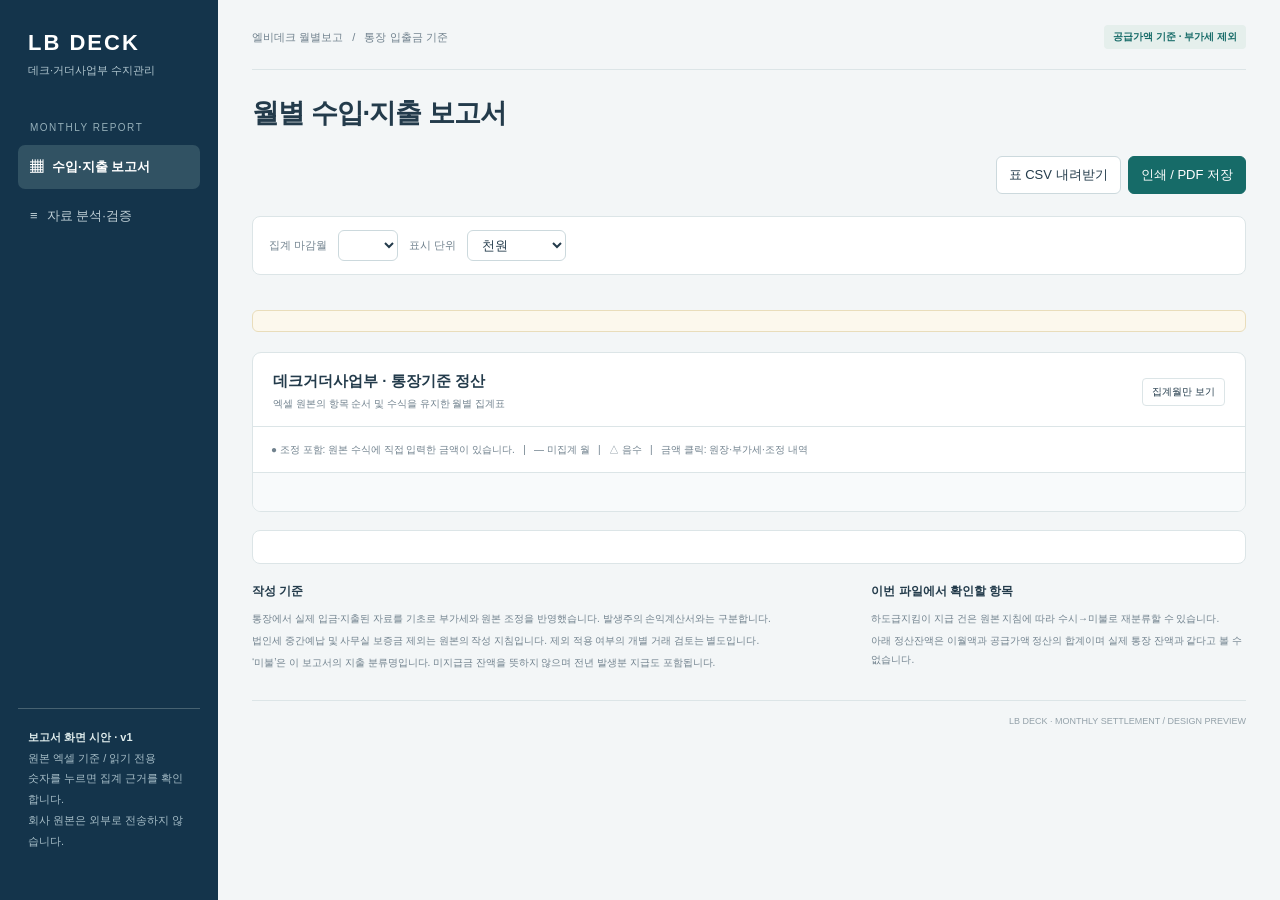
==== monthly_preview_template.html @ 09e890d1 "Add approval blocks, monthly wage/payable memos and persistent cell sticky notes" ====
<!doctype html><html lang="ko"><head><meta charset="utf-8"><meta name="viewport" content="width=device-width, initial-scale=1"><title>엘비데크 | 월별 수입·지출 보고서 시안</title>
<style>
:root{--navy:#14344b;--teal:#166b68;--ink:#233b4b;--muted:#71828e;--line:#dce5e7;--bg:#f3f6f7;--red:#b84747;--gold:#a17426}*{box-sizing:border-box}body{margin:0;font-family:"Malgun Gothic","Noto Sans CJK KR",Arial,sans-serif;background:var(--bg);color:var(--ink);font-size:13px}button,select{font:inherit}button{cursor:pointer}aside{position:fixed;inset:0 auto 0 0;width:218px;background:var(--navy);color:#fff;padding:30px 18px;display:flex;flex-direction:column}.brand{font-size:22px;letter-spacing:2px;font-weight:800;padding:0 10px}.brand small{display:block;font-size:11px;font-weight:400;letter-spacing:0;margin-top:7px;color:#b1c6cf}.nav-head{font-size:10px;color:#95afb9;letter-spacing:1.5px;margin:44px 12px 12px}.nav-item{border:0;color:#bdcdd4;background:none;padding:13px 12px;text-align:left;border-radius:7px;margin-bottom:5px}.nav-item.active{background:#315263;color:white;font-weight:700}.nav-item span{margin-right:9px}.side-note{margin-top:auto;color:#a6bdc7;border-top:1px solid #476271;padding:18px 10px;font-size:11px;line-height:1.9}.side-note strong{color:#e0eded}main{margin-left:218px;padding:25px 34px 35px;max-width:2300px}.topbar{display:flex;align-items:center;justify-content:space-between;font-size:11px;color:var(--muted);padding-bottom:20px;border-bottom:1px solid var(--line)}.pill{display:inline-block;padding:5px 9px;background:#e5efec;color:var(--teal);border-radius:4px;font-size:10px;font-weight:700;white-space:nowrap}.pagehead{display:flex;justify-content:space-between;gap:16px;align-items:center;margin:25px 0 22px}h1{font-size:27px;font-weight:800;margin:0 0 9px;letter-spacing:-1px}h1 small{font-size:13px;letter-spacing:0;font-weight:400;color:var(--muted);margin-left:10px}.subtitle{font-size:12px;color:var(--muted)}.actions{display:flex;gap:7px;flex-wrap:wrap}button.control,select{border:1px solid #ccd9dd;border-radius:6px;padding:9px 12px;color:var(--ink);background:white}button.primary{background:var(--teal);color:#fff;border-color:var(--teal)}.filterbar{display:flex;align-items:center;gap:11px;flex-wrap:wrap;padding:13px 16px;background:#fff;border:1px solid var(--line);border-radius:8px;margin-bottom:18px}.filterbar label{font-size:11px;color:var(--muted)}.filterbar select{padding:6px 28px 6px 10px}.filterbar .source{margin-left:auto;color:var(--muted);font-size:10px}.cards{display:grid;grid-template-columns:repeat(4,minmax(0,1fr));gap:13px;margin-bottom:17px}.card{background:white;border:1px solid var(--line);border-radius:8px;padding:18px 18px 16px}.card .klabel{font-size:11px;color:var(--muted);margin-bottom:12px}.card .value{font-size:25px;font-weight:800;letter-spacing:-.7px;white-space:nowrap;font-variant-numeric:tabular-nums}.card .kfoot{font-size:10px;color:var(--muted);margin-top:9px}.card.teal{border-top:3px solid var(--teal);padding-top:16px}.card.teal .value{color:var(--teal)}.negative{color:var(--red)!important}.notice{font-size:11px;line-height:1.9;background:#fcf8ed;border:1px solid #e9ddbb;border-radius:6px;padding:10px 14px;margin-bottom:20px;color:#80612f}.notice button{border:0;background:none;color:#80612f;text-decoration:underline;font-size:11px}.panel{background:#fff;border:1px solid var(--line);border-radius:9px;overflow:hidden}.panelhead{display:flex;align-items:center;justify-content:space-between;padding:19px 20px 15px;gap:12px}.paneltitle{font-size:15px;font-weight:800}.panelhead small{display:block;margin-top:6px;font-size:10px;color:var(--muted);font-weight:400}.paneltools{display:flex;align-items:center;gap:12px;font-size:10px;color:var(--muted)}.paneltools button{background:none;border:1px solid var(--line);padding:6px 9px;border-radius:4px;color:var(--ink);font-size:10px}.scroll{overflow:auto}table{width:100%;border-collapse:collapse;table-layout:fixed;font-variant-numeric:tabular-nums;font-size:10px}th,td{padding:10px 7px;border-bottom:1px solid #e7edef;border-right:1px solid #edf1f2;text-align:right;white-space:nowrap}thead th{background:#f0f5f5;color:#5d7179;font-size:10px;font-weight:600;text-align:center;padding:12px 5px}.label{width:143px;text-align:left;padding-left:18px;font-weight:600;position:sticky;left:0;background:inherit;z-index:1}.total{width:99px;background:#f6f9f9;font-weight:800}.note{width:155px;text-align:left;white-space:normal;font-size:9px;line-height:1.6;color:var(--muted);padding-left:10px}.income td{background:#fcfefd}.subtotal td{background:#ebf4f2;font-weight:800;border-top:1px solid #d3e5df;border-bottom:1px solid #d3e5df}.expense-total td{background:#f0f4f7;font-weight:800;border-top:1px solid #d8e1e8}.balance td{background:#fafbfc;font-weight:700}.fee td{background:#fffaf0;color:#8e6a34}.final td{background:var(--navy);color:white;font-weight:800;padding-top:13px;padding-bottom:13px}.final td.negative{color:#ffd2c9!important}.future{color:#bdc8ce!important;background:#fbfcfd!important}.zero{color:#a6b4bd}.cell{cursor:pointer}.cell:hover{outline:1px solid #77aaa6;outline-offset:-1px;background:#e5f3f1!important}.smallnote{font-size:8px;color:#8a9ca4;display:block;margin-top:5px;font-weight:400}.adjust{color:#b88839;font-size:9px;margin-left:5px}.legend{font-size:10px;color:var(--muted);padding:13px 18px;border-top:1px solid var(--line);line-height:1.9}.settlement{display:grid;grid-template-columns:1fr auto 1fr auto 1fr;align-items:center;gap:14px;padding:19px 23px;background:#f8fafb;border-top:1px solid var(--line)}.settlement small{display:block;font-size:10px;color:var(--muted);margin-bottom:7px}.settlement strong{font-size:20px;font-variant-numeric:tabular-nums}.settlement .last{color:var(--teal)}.footnotes{display:grid;grid-template-columns:1.6fr 1fr;gap:20px;margin-top:19px}.footnotes h3{font-size:12px;margin:0 0 9px}.footnotes p{font-size:10px;color:var(--muted);line-height:1.9;margin:3px 0}.footer{display:flex;justify-content:space-between;font-size:9px;color:#93a1a9;margin-top:25px;padding-top:15px;border-top:1px solid var(--line)}.analysis{display:none}.analysis h2{font-size:20px}.analysis article{padding:20px;margin-bottom:15px;background:#fff;border:1px solid var(--line);border-radius:7px;line-height:1.9}.analysis h3{font-size:15px;margin:0 0 8px}.analysis p,.analysis li{font-size:12px}.analysis table{min-width:0!important;font-size:12px;table-layout:auto}.analysis td{white-space:normal}.analysis .label{position:static;width:auto}.tag{padding:4px 6px;border-radius:3px;background:#edf3f2;color:var(--teal);font-size:10px}.drawer-backdrop{display:none;position:fixed;inset:0;background:#102c4680;z-index:10}.drawer{position:absolute;right:0;top:0;bottom:0;width:min(650px,95vw);overflow:auto;background:white;padding:25px}.drawer .close{float:right;padding:5px 11px;font-size:18px;border:0;background:#edf2f3;border-radius:4px}.drawer h2{font-size:20px;margin:0 0 15px}.drawer p{font-size:12px;line-height:1.9}.drawer table{min-width:0!important;table-layout:auto;font-size:11px}.drawer table td{white-space:normal}.drawer .summary{background:#f1f6f5;padding:13px;margin-bottom:18px}.drawer code{overflow-wrap:anywhere;white-space:normal;font-size:11px}.stub{font-size:11px;color:var(--muted)}@media(max-width:1150px){aside{width:180px}main{margin-left:180px;padding:22px 20px}.cards{grid-template-columns:repeat(2,1fr)}table{min-width:1250px}}@media(max-width:750px){aside{display:none}main{margin-left:0;padding:18px}.pagehead{align-items:flex-start;flex-direction:column}.cards{gap:8px}.card .value{font-size:20px}.source{display:none}.settlement{grid-template-columns:1fr}.settlement>.operator{display:none}.footnotes{grid-template-columns:1fr}h1{font-size:22px}}@page{size:A3 landscape;margin:12mm}@media print{aside,.topbar,.actions,.filterbar,.notice,.paneltools,.drawer-backdrop,.footer,.analysis{display:none!important}main{margin:0;padding:0;max-width:none}body{background:#fff}h1{font-size:22px}.pagehead{margin-top:0}.cards{grid-template-columns:repeat(4,1fr);gap:8px}.card{padding:12px}.card .value{font-size:20px}.panel{border-radius:0}.scroll{overflow:visible}table{min-width:0!important;font-size:9px}td,th{padding:8px 4px;print-color-adjust:exact;-webkit-print-color-adjust:exact}.label{position:static;width:125px}.note{width:135px}.settlement{padding:12px}.footnotes{margin-top:12px}.final td{background:#14344b!important;color:#fff!important}.final td.negative{color:#ffd2c9!important}tr{break-inside:avoid}.cards,.settlement,.footnotes{break-inside:avoid}}
@media print{.pagehead{margin:0 0 12px}.cards{margin-bottom:10px}.card,.card.teal{padding:10px}.card .klabel{margin-bottom:6px}.card .value{font-size:18px}.card .kfoot{margin-top:5px;font-size:8px}.panelhead{padding:10px 12px}.paneltitle{font-size:12px}.panelhead small{font-size:8px;margin-top:4px}td,th{padding:5px 4px;font-size:8px}.note{font-size:7.5px;line-height:1.3}.smallnote{font-size:7px;margin-top:3px}.final td{padding-top:7px;padding-bottom:7px}.legend{padding:6px 12px;font-size:8px;line-height:1.5}.settlement{padding:10px 15px}.settlement strong{font-size:17px}.settlement small{font-size:8px}.footnotes{margin-top:10px;gap:12px}.footnotes p{font-size:8px;line-height:1.4}.footnotes h3{font-size:9px;margin-bottom:6px}}
body.embedded aside,body.embedded .topbar{display:none}body.embedded main{margin:0;max-width:none;padding:12px}.embedded-switch{display:none}body.embedded .embedded-switch{display:flex;gap:8px;margin:0 0 12px}body.embedded table{min-width:1000px}@media print{.embedded-switch{display:none!important}body.embedded table{min-width:0!important}}

.pagehead{flex-direction:column;align-items:stretch}.pagehead>.actions{align-self:flex-end}.title-and-approvals{display:flex;align-items:center;justify-content:space-between;gap:20px;flex-wrap:wrap}.approval-area{display:flex;gap:10px}.approval-table{min-width:0!important;border-collapse:collapse;width:235px;table-layout:fixed;font-size:10px}.approval-table td,.approval-table th{border:1px solid #63747d;background:#fff!important;text-align:center;padding:5px;white-space:normal;color:#233b4b}.approval-table .approval-side{width:22px;writing-mode:vertical-rl;text-orientation:upright;letter-spacing:6px}.approval-table .sign-cell{height:64px;vertical-align:bottom;font-weight:600}.memo-row td{padding:6px 5px;background:#fcfdf8;color:#65786c;text-align:center;white-space:pre-wrap;font-size:9px;line-height:1.5}.memo-empty{color:#b7c2bc}.cell{position:relative}.has-sticky::after{content:"";position:absolute;top:0;right:0;border-top:8px solid #d9a92d;border-left:8px solid transparent}.sticky-pop{display:none;position:fixed;z-index:20;max-width:345px;max-height:300px;overflow:hidden;white-space:pre-wrap;background:#fffedc;color:#4e482b;border:1px solid #d6c475;box-shadow:0 5px 18px #172c4926;padding:13px;font-size:12px;line-height:1.7;pointer-events:none}.sticky-pop strong{display:block;margin-bottom:5px}.sticky-register{margin-top:18px;padding:16px;background:#fff;border:1px solid var(--line);border-radius:8px}.sticky-register h3{font-size:13px;margin:0 0 12px}.sticky-grid{display:grid;grid-template-columns:repeat(3,minmax(0,1fr));gap:12px}.sticky-card{padding:12px 14px;background:#fffedc;border:1px solid #e1d598;color:#4d482c;white-space:pre-wrap;overflow-wrap:anywhere;font-size:11px;line-height:1.7}.sticky-card small{display:block;color:#8a8057;margin-bottom:5px}.sticky-card strong{display:block;margin-bottom:6px}.drawer .sticky-card{margin:10px 0}.drawer .row-memo{padding:12px;background:#f0f5ee;white-space:pre-wrap}.annotation-legend{font-size:10px;color:#887142}@media(max-width:900px){.approval-area{flex-wrap:wrap}.sticky-grid{grid-template-columns:1fr}.approval-table{width:220px}}@media print{.pagehead{gap:8px}.title-and-approvals{flex-wrap:nowrap;align-items:flex-start}.approval-table{width:235px;font-size:8px}.approval-table .sign-cell{height:18mm}.approval-table td,.approval-table th{padding:3px}.memo-row td{padding:3px;font-size:7px}.sticky-pop{display:none!important}.sticky-register{padding:9px;margin-top:10px;break-inside:auto}.sticky-grid{grid-template-columns:repeat(3,minmax(0,1fr))}.sticky-card{font-size:8px;padding:8px;line-height:1.4;break-inside:avoid;print-color-adjust:exact;-webkit-print-color-adjust:exact}.sticky-register h3{font-size:10px;margin-bottom:7px}.annotation-legend{font-size:8px}}
@media print{#reporttable td,#reporttable th{padding-top:4px;padding-bottom:4px}#reporttable .memo-row td{padding:2px 4px}.sticky-register{margin-top:7px;padding:7px}.sticky-card{padding:6px 8px}.footnotes{margin-top:7px}.cards{margin-bottom:8px}.card .klabel{margin-bottom:4px}.card .kfoot{margin-top:3px}}
</style></head><body>
<aside><div class="brand">LB DECK<small>데크·거더사업부 수지관리</small></div><div class="nav-head">MONTHLY REPORT</div><button class="nav-item active" id="nav-report" onclick="tab('report')"><span>▦</span>수입·지출 보고서</button><button class="nav-item" id="nav-analysis" onclick="tab('analysis')"><span>≡</span>자료 분석·검증</button><div class="side-note"><strong>보고서 화면 시안 · v1</strong><br>원본 엑셀 기준 / 읽기 전용<br>숫자를 누르면 집계 근거를 확인합니다.<br>회사 원본은 외부로 전송하지 않습니다.</div></aside>
<main><div class="embedded-switch"><button class="control" onclick="tab('report')">보고서</button><button class="control" onclick="tab('analysis')">분석·검증</button></div><div class="topbar"><span>엘비데크 월별보고 &nbsp; / &nbsp; 통장 입출금 기준</span><span class="pill">공급가액 기준 · 부가세 제외</span></div>
<div class="pagehead"><div class="title-and-approvals"><div><h1>월별 수입·지출 보고서 <small id="yearlabel"></small></h1><div class="subtitle" id="subtitle"></div></div><div class="approval-area" id="approvals"></div></div><div class="actions"><button class="control" onclick="downloadCSV()">표 CSV 내려받기</button><button class="control primary" onclick="tab('report');window.print()">인쇄 / PDF 저장</button></div></div>
<div class="filterbar"><label for="endMonth">집계 마감월</label><select id="endMonth" onchange="render()"></select><label for="unit">표시 단위</label><select id="unit" onchange="render()"><option value="1000">천원</option><option value="1">원</option><option value="1000000">백만원</option></select><span class="source" id="source"></span></div>
<section id="report"><div class="cards" id="cards"></div><div class="notice" id="notice"></div><div class="panel"><div class="panelhead"><div class="paneltitle">데크거더사업부 · 통장기준 정산<small>엑셀 원본의 항목 순서 및 수식을 유지한 월별 집계표</small></div><div class="paneltools"><span id="unitlabel"></span><button id="viewbtn" onclick="annual=!annual;render()">집계월만 보기</button></div></div><div class="scroll"><table id="reporttable"></table></div><div class="legend">● 조정 포함: 원본 수식에 직접 입력한 금액이 있습니다. &nbsp; | &nbsp; — 미집계 월 &nbsp; | &nbsp; △ 음수 &nbsp; | &nbsp; 금액 클릭: 원장·부가세·조정 내역</div><div class="settlement" id="settlement"></div></div><div class="sticky-register" id="sticky-register"></div><div class="footnotes"><div><h3>작성 기준</h3><p>통장에서 실제 입금·지출된 자료를 기초로 부가세와 원본 조정을 반영했습니다. 발생주의 손익계산서와는 구분합니다.</p><p>법인세 중간예납 및 사무실 보증금 제외는 원본의 작성 지침입니다. 제외 적용 여부의 개별 거래 검토는 별도입니다.</p><p>‘미불’은 이 보고서의 지출 분류명입니다. 미지급금 잔액을 뜻하지 않으며 전년 발생분 지급도 포함됩니다.</p><p id="pastclaims"></p></div><div><h3>이번 파일에서 확인할 항목</h3><p id="reviewnotes"></p><p>하도급지킴이 지급 건은 원본 지침에 따라 수시→미불로 재분류할 수 있습니다.</p><p>아래 정산잔액은 이월액과 공급가액 정산의 합계이며 실제 통장 잔액과 같다고 볼 수 없습니다.</p></div></div></section>
<section id="analysis" class="analysis"></section><div class="footer"><span id="footer-source"></span><span>LB DECK · MONTHLY SETTLEMENT / DESIGN PREVIEW</span></div></main>
<div class="sticky-pop" id="sticky-pop" role="tooltip"></div><div class="drawer-backdrop" id="backdrop" onclick="if(event.target===this)closeDrawer()"><div class="drawer"><button class="close" onclick="closeDrawer()">×</button><div id="drawercontent"></div></div></div>
<script>
const D=__REPORT_DATA__;
const R=Object.fromEntries(D.rows.map(r=>[r.row,r]));let annual=true;
const esc=s=>String(s??'').replace(/[&<>"']/g,c=>({'&':'&amp;','<':'&lt;','>':'&gt;','"':'&quot;',"'":'&#39;'}[c]));
const cutoff=()=>Number(document.getElementById('endMonth').value);const scale=()=>Number(document.getElementById('unit').value);const unitName=()=>document.getElementById('unit').selectedOptions[0].textContent;
const feeRate=()=>D.management_rate??4;const closingValue=()=>D.opening_confirmed===false?null:D.opening+total(26);const validMonth=m=>D.months.includes(m)&&m<=cutoff();
const total=(row)=>R[row].values.slice(0,cutoff()).reduce((a,b)=>a+b,0);
const fmt=(value)=>value===null||value===undefined?'—':`${value<0?'△':''}${new Intl.NumberFormat('ko-KR',{maximumFractionDigits:0}).format(Math.abs(value)/scale())}`;
const exact=value=>new Intl.NumberFormat('ko-KR',{maximumFractionDigits:2}).format(value)+'원';
const group=r=>r<=10?'income':r<=23?'expense':'settlement';
const rowlabel=r=>r===24?'수입·지출 차액 ①−②':R[r].label;
function tab(which){document.getElementById('report').style.display=which==='report'?'block':'none';document.getElementById('analysis').style.display=which==='analysis'?'block':'none';['report','analysis'].forEach(x=>document.getElementById('nav-'+x).classList.toggle('active',x===which));}
function render(){
 hideSticky();
 const end=cutoff();document.getElementById('unitlabel').textContent='단위: '+unitName();document.getElementById('viewbtn').textContent=annual?'집계월만 보기':'12개월 보기';
 const cards=[['누계 입금 ①',total(10),'공사수입 + 김제공장 제품매출',''],['누계 지출 ②',total(23),'원본 10개 지출 항목의 공급가액',''],['관리비 차감 후',total(26),'수입·지출 차액 − 관리비 '+feeRate()+'%',''],['누계 정산잔액',closingValue(),D.opening_confirmed===false?'이월액 미입력 · 이월액·조정 메뉴에서 설정':'전년 이월액 + 관리비 차감 후','teal']];
 document.getElementById('cards').innerHTML=cards.map(([label,value,foot,cl])=>`<div class="card ${cl}"><div class="klabel">${label} <span style="float:right;font-size:9px">${unitName()}</span></div><div class="value ${value<0?'negative':''}">${fmt(value)}</div><div class="kfoot">${foot}</div></div>`).join('');
 const checks=D.checks.filter(c=>c.ok).length;
 document.getElementById('notice').innerHTML=D.demo?'<strong>화면 배치 시안 · 가상 금액</strong> &nbsp; 실제 엑셀 금액은 PC에서 시안 생성 도구로 확인합니다.':D.validation_mode==='ledger'?`<strong>월별 원장 자동 집계 · ${D.months.length}개월</strong> &nbsp; 원장외 조정 ${D.adjustments.filter(a=>a.amount!==0).length}건 · 확인 대상 환수 ${D.refunds.length}건 <button onclick="tab('analysis')">집계 기준 보기 →</button>`:`<strong>원본 대사 ${checks}/${D.checks.length}건 ${checks===D.checks.length?'일치':'확인 필요'}</strong> &nbsp; · &nbsp; 수기 조정 ${D.adjustments.length}개 셀 &nbsp; · &nbsp; 보고서 미반영 환수 ${D.refunds.length}건 <button onclick="tab('analysis')">분석 내역 보기 →</button>`;
 renderApprovals();
 const months=annual?Array.from({length:12},(_,i)=>i+1):D.months.filter(m=>validMonth(m));
 let html='<thead><tr><th class="label">구분</th>'+months.map(m=>`<th class="${!validMonth(m)?'future':''}">${m}월${!validMonth(m)?'<span class="smallnote">미집계</span>':''}</th>`).join('')+`<th class="total">누계 (1~${end}월)</th><th class="note">비고</th></tr></thead><tbody>`;
 D.rows.forEach(row=>{
 const r=row.row;const hasMemo=r===13||r===17;const rowspan=hasMemo?' rowspan="2"':'';
 const cl=r===10?'subtotal':r===23?'expense-total':r===24?'balance':r===25?'fee':r===26?'final':r<10?'income':'';
 const adjusted=D.adjustments.some(a=>a.row===r&&a.month<=end);
 html+=`<tr class="${cl} amount-row" data-report-row="${r}"><td class="label"${rowspan}>${esc(rowlabel(r))}${adjusted?'<span class="adjust" title="원본 수기 조정 포함">●</span>':''}</td>`;
 months.forEach(m=>{const v=row.values[m-1];const sticky=stickyFor(r,m);html+=`<td class="${!validMonth(m)?'future':`cell ${v<0?'negative':v===0?'zero':''}`} ${sticky?'has-sticky':''}" data-month="${m}" ${validMonth(m)?`onclick="detail(${r},${m})" tabindex="0" onkeydown="if(event.key==='Enter')detail(${r},${m})"`:''} ${sticky?`onmouseenter="showSticky(${r},${m},event)" onmouseleave="hideSticky()" onfocus="showSticky(${r},${m},event)" onblur="hideSticky()"`:''}>${!validMonth(m)?'—':v===0?'0':fmt(v)}</td>`});
 const v=total(r),sticky=stickyFor(r,0);html+=`<td class="total cell ${v<0?'negative':''} ${sticky?'has-sticky':''}"${rowspan} onclick="detail(${r},0)" tabindex="0" onkeydown="if(event.key==='Enter')detail(${r},0)" ${sticky?`onmouseenter="showSticky(${r},0,event)" onmouseleave="hideSticky()"`:''}>${fmt(v)}</td><td class="note"${rowspan}>${esc(row.note)}</td></tr>`;
 if(hasMemo)html+='<tr class="memo-row" data-memo-row="'+r+'">'+months.map(m=>`<td data-month="${m}" title="보고서 메모·결재 메뉴에서 입력">${validMonth(m)?esc((row.subnotes||[])[m-1]||''):''}</td>`).join('')+'</tr>';
 });
 document.getElementById('reporttable').innerHTML=html+'</tbody>';
 renderStickyRegister();
 document.getElementById('settlement').innerHTML=`<div><small>전년 이월 정산액</small><strong>${fmt(D.opening_confirmed===false?null:D.opening)}</strong></div><span class="operator">＋</span><div><small>당기 관리비 차감 후 (1~${end}월)</small><strong class="${total(26)<0?'negative':''}">${fmt(total(26))}</strong></div><span class="operator">＝</span><div><small>누계 정산잔액 · 실제 통장 잔액과 구분</small><strong class="last">${fmt(closingValue())}</strong></div>`;
 document.getElementById('pastclaims').textContent=D.demo?'가상 데이터로 구성한 화면 배치 예시입니다.':D.validation_mode==='ledger'?'원장만으로 확인할 수 없는 전년 청구액과 귀속월 주석은 임의로 생성하지 않았습니다.':'원본 기재: 공사수입 중 전년 청구액 '+exact(Number(D.prior_year_claims||0))+' (고용보험 공제 후 실입금액).';
 document.getElementById('reviewnotes').textContent=D.demo?'실제 분석에서는 수기 조정과 보고서 미반영 환수를 구분해서 표시합니다.':D.validation_mode==='ledger'?`원장외 조정 ${D.adjustments.filter(a=>a.amount!==0).length}건을 반영했습니다. 환수 ${D.refunds.length}건은 분류 확인 대상이며 합계 ${exact(D.refund_total)}를 임의로 비용 차감하지 않았습니다.`:`1월 공사수입·고용산재에 동일 조정이 반영되어 있습니다. 환수 ${D.refunds.length}건 합계 ${exact(D.refund_total)}는 원본 보고서에서 제외되어 있습니다. 시안은 이를 임의로 반영하지 않았습니다.`;
}
function detail(row,month){
 const title=esc(rowlabel(row));const period=month?`${month}월`:`1~${cutoff()}월 누계`;
 let html=`<h2>${title}</h2><p>${period} · 원본 보고서 ${row}행</p>`;
 if(row===10||row>=23){
 const equations={10:'공사수입 + 김제공장 제품매출',23:'급여 등 ~ 이자비용의 10개 지출 항목 합계',24:'입금 계 ① − 지출 계 ②',25:'입금 계 ① × '+feeRate()+'%',26:'수입·지출 차액 − 관리비 '+feeRate()+'%'};
 html+=`<div class="summary">${equations[row]}</div><p>누계 값은 선택한 마감월까지 합산합니다. 하위 항목의 금액을 누르면 원장과 조정 근거를 볼 수 있습니다.</p>`;
 }else{
 const category=row===8?'공사수입':row===9?'제품매출':R[row].label;
 const entries=D._ledger||[];
 const breakdown=D.breakdowns.filter(b=>b.report_row===row&&(month?b.month===month:b.month<=cutoff()));
 const gross=breakdown.reduce((s,b)=>s+b.gross,0),vat=breakdown.reduce((s,b)=>s+b.vat,0);
 const adjustments=D.adjustments.filter(a=>a.row===row&&(month?a.month===month:D.months.includes(a.month)&&a.month<=cutoff()));
 const adjustment=adjustments.reduce((s,a)=>s+a.amount,0);
 html+=`<div class="summary">통장 금액 ${exact(gross)}<br>− 부가세 ${exact(vat)}<br>＋ 원본 수기 조정 ${exact(adjustment)}<br><strong>＝ 공급가액 보고 금액 ${exact(gross-vat+adjustment)}</strong></div>`;
 html+=`<p>대분류 <strong>데크거더</strong> / 중분류 <strong>${esc(category)}</strong></p>`;
 if(row>=11)html+=D.validation_mode==='ledger'?'<p>같은 월·대분류 데크거더·중분류의 입력 VAT만 차감합니다.</p>':'<p>현재 엑셀의 지출 VAT 차감에는 대분류 조건이 없습니다. 이 파일에서는 타 대분류 VAT 영향이 0원입니다.</p>';
 html+='<table><thead><tr><th>월</th><th>원장 금액(원)</th><th>차감 VAT(원)</th><th>원장 건수</th></tr></thead><tbody>'+breakdown.map(b=>`<tr><td>${b.month}월</td><td>${exact(b.gross)}</td><td>${exact(b.vat)}</td><td>${b.count}</td></tr>`).join('')+'</tbody></table>';
 if(adjustments.length)html+='<h3>원본 수기 조정</h3>'+adjustments.map(a=>`<p>${a.cell}: ${a.terms.map(esc).join(' ')} = ${exact(a.amount)}</p><details><summary>원본 수식 보기</summary><code>${esc(a.formula)}</code></details>`).join('');
 }
 const memos=(D.annotations||[]).filter(a=>a.kind==='row_memo'&&a.report_row===row&&(month?a.month===month:D.months.includes(a.month)&&a.month<=cutoff()));
 if(memos.length)html+='<h3>월별 메모</h3>'+memos.map(a=>`<div class="row-memo">${a.month}월 · ${esc(a.body)}</div>`).join('');
 const stickyNotes=(D.annotations||[]).filter(a=>a.kind==='sticky'&&a.report_row===row&&(month?a.month===month:a.month===0||D.months.includes(a.month)&&a.month<=cutoff()));
 if(stickyNotes.length)html+='<h3>포스트잇 메모 · 계산값과 별도</h3>'+stickyNotes.map(stickyCard).join('');
 hideSticky();
 document.getElementById('drawercontent').innerHTML=html;document.getElementById('backdrop').style.display='block';
}
function renderApprovals(){
 const groups=D.approval_groups||['데크거더사업부','본사'].map(title=>({title,roles:['담당','이사','사장'].map(role=>({role,person:''}))}));
 document.getElementById('approvals').innerHTML=groups.map(g=>`<table class="approval-table"><tbody><tr><th class="approval-side" rowspan="3">결재</th><th colspan="3">${esc(g.title)}</th></tr><tr>${g.roles.map(r=>`<th>${esc(r.role)}</th>`).join('')}</tr><tr>${g.roles.map(r=>`<td class="sign-cell">${esc(r.person||'')}</td>`).join('')}</tr></tbody></table>`).join('');
}
const stickyFor=(row,month)=>(D.annotations||[]).find(a=>a.kind==='sticky'&&a.report_row===row&&a.month===month);
function stickyCard(a){return `<div class="sticky-card"><small>${a.month?a.month+'월':'누계'} · ${esc(rowlabel(a.report_row))}</small><strong>${esc(a.title||'메모')}</strong>${esc(a.body)}</div>`}
function showSticky(row,month,event){const a=stickyFor(row,month);if(!a)return;const pop=document.getElementById('sticky-pop');pop.innerHTML=`<strong>${esc(a.title||'포스트잇 메모')}</strong>${esc(a.body)}`;pop.style.display='block';const rect=event.currentTarget.getBoundingClientRect();pop.style.left=Math.max(8,Math.min(rect.right+9,innerWidth-pop.offsetWidth-12))+'px';pop.style.top=Math.max(8,Math.min(rect.top,innerHeight-pop.offsetHeight-12))+'px'}
function hideSticky(){document.getElementById('sticky-pop').style.display='none'}
function renderStickyRegister(){const notes=(D.annotations||[]).filter(a=>a.kind==='sticky'&&(a.month===0||D.months.includes(a.month)&&a.month<=cutoff()));const box=document.getElementById('sticky-register');box.style.display=notes.length?'block':'none';box.innerHTML='<h3>포스트잇 메모 <span class="annotation-legend">· 설명용이며 계산 금액을 변경하지 않습니다.</span></h3><div class="sticky-grid">'+notes.map(stickyCard).join('')+'</div>'}
function closeDrawer(){hideSticky();document.getElementById('backdrop').style.display='none'}
function downloadCSV(){const end=cutoff();let rows=[['구분',...Array.from({length:end},(_,i)=>`${i+1}월`),'누계','단위']];D.rows.forEach(r=>rows.push([rowlabel(r.row),...r.values.slice(0,end),total(r.row),'원']));D.rows.filter(r=>r.row===13||r.row===17).forEach(r=>rows.push([rowlabel(r.row)+' 메모',...Array.from({length:end},(_,i)=>{const t=(r.subnotes||[])[i]||'';return /^[=+\-@]/.test(t.trimStart())?"'"+t:t}),'','메모']));const text='\ufeff'+rows.map(r=>r.map(v=>'"'+String(v).replace(/"/g,'""')+'"').join(',')).join('\r\n');const url=URL.createObjectURL(new Blob([text],{type:'text/csv;charset=utf-8'}));const a=document.createElement('a');a.href=url;a.download=`월별수입지출_1-${end}월.csv`;a.click();setTimeout(()=>URL.revokeObjectURL(url),1000)}
function analysis(){
 if(D.validation_mode==='ledger'){
 const loaded=D.imports.map(i=>`<tr><td>${i.month}월</td><td>${esc(i.source)}</td><td>${esc(i.imported_at)} UTC</td><td>${esc(i.imported_by)}</td></tr>`).join('');
 const adjustmentRows=D.adjustments.filter(a=>a.amount!==0).map(a=>`<tr><td>${a.month}월</td><td>${esc(R[a.row].label)}</td><td>${exact(a.amount)}</td><td>${esc(a.formula)}</td></tr>`).join('');
 document.getElementById('analysis').innerHTML=`<h2>원장 집계 기준·입력 상태</h2><article><h3>월별 업로드 자료에서 직접 생성</h3><p>전체 원장 ${D.ledger_count}건 중 대분류 데크거더 ${D.selected_count}건을 집계합니다. 보고서 시트는 읽거나 요구하지 않습니다. 원장 날짜에서 연도·월을 결정합니다.</p><p>업로드하지 않은 월은 —로 표시하며, 같은 달 재업로드는 해당 월만 교체합니다. 다른 달·이월액·보험료 조정은 유지됩니다.</p><table><thead><tr><th>월</th><th>파일</th><th>저장 시각</th><th>계정</th></tr></thead><tbody>${loaded}</tbody></table></article><article><h3>수입·지출·부가세 계산</h3><p>공사수입·제품매출은 입금에서, 10개 지출 항목은 출금에서 해당 월·데크거더·중분류의 입력 VAT를 차감합니다. 일괄적으로 1.1로 나누지 않습니다.</p><p>관리비는 입금 합계 × ${feeRate()}%입니다. 기초 정산액 ${D.opening_confirmed?exact(D.opening):'미입력'}이며, 원청 공제 보험료 등 원장에 없는 금액은 이월액·조정 메뉴에서 별도로 입력합니다.</p><p>원본 보고서 저장값과 대사한 결과를 표시하는 화면이 아닙니다. 원장 분류와 VAT 자체의 적정성은 별도 확인이 필요합니다.</p></article><article><h3>원장외 조정</h3><table><thead><tr><th>월</th><th>항목</th><th>금액</th><th>사유</th></tr></thead><tbody>${adjustmentRows||'<tr><td colspan="4">입력된 원장외 조정이 없습니다.</td></tr>'}</tbody></table></article><article><h3>환수 분류 확인</h3><p>환수 ${D.refunds.length}건, 입금 합계 ${exact(D.refund_total)}입니다. 비용 차감이나 별도 수입으로 임의 반영하지 않았습니다.</p><table><thead><tr><th>일자</th><th>분류</th><th>입금</th><th>원장 행</th></tr></thead><tbody>${D.refunds.map(r=>`<tr><td>${esc(r.date)}</td><td>${esc(r.category)}</td><td>${exact(r.inflow)}</td><td>${r.row}</td></tr>`).join('')}</tbody></table></article>`;return
 }
 if(D.demo){document.getElementById('analysis').innerHTML='<article><h3>가상 자료로 만든 디자인 예시</h3><p>이 화면의 금액은 실제 회사 자료가 아닙니다. 시안 생성 도구에 원본 엑셀을 선택하면 실제 금액과 계산 검증 결과를 확인할 수 있습니다.</p></article>';return}
 const income=R[10].values[12],expense=R[23].values[12],difference=R[24].values[12],fee=R[25].values[12],after=R[26].values[12];
 const checked=D.checks.filter(c=>c.ok).length;
 const manual=D.adjustments.filter(a=>a.row===8).reduce((s,a)=>s+a.amount,0);
 let html=`<h2>자료 분석·계산 검증</h2><article><h3>1. 파일과 집계 범위</h3><p>원장 ${D.ledger_count.toLocaleString()}건 / 데크거더 ${D.selected_count}건 · ${esc(D.period_start)} ~ ${esc(D.period_end)}</p><p>원장에는 다른 사업부 거래도 포함되어 있어 대분류 ‘데크거더’ 조건으로 집계합니다. 3~12월은 이번 파일에 거래가 없어 시안에서 미집계로 표시했습니다.</p><p>제공 자료는 은행 다운로드 원본이 아니라 법인·프로젝트·대분류·중분류·VAT가 이미 붙은 보통예금 계정 원장입니다.</p><p>엑셀은 원 단위 숫자를 저장하고 천원 단위 표시 형식을 사용합니다. 시안도 내부 금액은 원 단위로 유지합니다.</p></article>`;
 html+=`<article><h3>2. 원본 수식 대사</h3><p><span class="tag">${checked}/${D.checks.length}개 셀 ${checked===D.checks.length?'일치':'확인 필요'}</span></p><p>월별 17개 금액 행 × 13개 열(1~12월·합계) 및 이월 정산 2개 셀을 원장의 금액·VAT·월·분류에서 재계산했습니다. 허용 오차는 0.01원 미만입니다. 단순히 엑셀의 저장값만 복사한 검증이 아닙니다.</p><p>독립 재계산은 이 보고서가 참조하는 SUMIFS·SUM·MONTH·산술 수식 범위입니다. 전체 파일의 모든 시트와 세무 적정성을 검증한 것은 아닙니다.</p></article>`;
 html+=`<article><h3>3. 1~${Math.max(...D.months)}월 누계 · 원 단위</h3><table><tbody>${[['입금 계',income],['지출 계',expense],['입금−지출',difference],['관리비 4%',fee],['관리비 차감 후',after],['전년 이월',D.opening],['이월 포함 정산잔액',D.closing]].map(([k,v])=>`<tr><td class="label">${k}</td><td class="${v<0?'negative':''}">${exact(v)}</td></tr>`).join('')}</tbody></table><p>관리비는 공사수입만이 아니라 입금 계(공사수입+김제공장 제품매출) 전체의 4%입니다.</p></article>`;
 html+=`<article><h3>4. 수기 조정과 환수</h3><p>1월 공사수입과 고용·산재에 각각 ${exact(manual)}이 직접 가산됩니다. 원본 비고상 원청 공제 보험료 보전 성격으로 보이나 증빙에 의한 확정은 필요합니다. 양쪽에 같은 금액을 더하므로 관리비 전 차액은 그대로이며, 관리비는 ${exact(manual*0.04)} 증가합니다.</p><table><thead><tr><th>셀</th><th>항목</th><th>조정액(원)</th></tr></thead><tbody>${D.adjustments.map(a=>`<tr><td>${a.cell}</td><td>${esc(R[a.row].label)}</td><td>${exact(a.amount)}</td></tr>`).join('')}</tbody></table><p>원본에서 보고서에 포함되지 않는 환수 입금:</p><table><thead><tr><th>날짜</th><th>중분류</th><th>입금액(원)</th><th>원장 행</th></tr></thead><tbody>${D.refunds.map(r=>`<tr><td>${esc(r.date)}</td><td>${esc(r.category)}</td><td>${exact(r.inflow)}</td><td>${r.row}</td></tr>`).join('')}</tbody></table><p>합계 ${exact(D.refund_total)}입니다. 비용에서 차감할지, 별도 수입으로 분류할지는 확인 대상이며 시안에는 원본 그대로 미반영했습니다. 비용 환입으로 모두 인정할 경우에만 관리비 후 정산액이 같은 금액만큼 증가합니다.</p></article>`;
 html+=`<article><h3>5. 구현 전에 정할 기준</h3><ul><li>수기 조정을 별도 조정 원장으로 저장하고 작성자·사유·근거를 기록합니다.</li><li>환수는 카드대금·공과금의 차감 또는 별도 수입 중 업무 기준을 정한 뒤 반영합니다.</li><li>지출 VAT 수식에는 대분류 필터가 없습니다. 현재 다른 분류의 동일 중분류 VAT 영향은 ${exact(D.vat_scope_impact)}이지만 이후 다른 자료가 섞이면 달라질 수 있습니다.</li><li>보조 ‘부가세’ 시트는 2024년 4분기 자료이며 현재 보고서의 직접 집계원은 아닙니다.</li><li>현재 인쇄 범위는 28행까지만 포함해 30행 최종 정산잔액이 인쇄에서 빠집니다. 이 시안은 최종 정산액을 본문 아래에 포함합니다.</li><li>현금지출·최종정산 표시는 원본에 입력값이 없습니다. 임의의 금액을 만들어 넣지 않았습니다.</li><li>실제 통장잔액 대사를 하려면 기초 통장잔액·전체 현금거래·부가세·제외 거래를 별도로 대조해야 합니다.</li></ul></article>`;
 if(checked!==D.checks.length)html+='<article><h3>대사 차이</h3><pre>'+esc(JSON.stringify(D.checks.filter(c=>!c.ok),null,2))+'</pre></article>';
 document.getElementById('analysis').innerHTML=html;
}
document.getElementById('yearlabel').textContent=D.period_start.slice(0,4)+'년';
document.getElementById('subtitle').textContent=D.demo?'화면 디자인 검토용 · 아래 금액은 실제 회사 자료가 아닌 가상 예시입니다.':D.validation_mode==='ledger'?`통장원장 기준 · ${D.period_start} — ${D.period_end} · 월별 누계 자동 보고서`:`통장기준 · ${D.period_start.replaceAll('-','.')} — ${D.period_end.replaceAll('-','.')} · 엑셀 원본 재현 시안`;
document.getElementById('source').textContent=D.source;document.getElementById('footer-source').textContent='기준 시트: '+D.sheet;
document.getElementById('endMonth').innerHTML=D.months.map(m=>`<option value="${m}">${m}월까지</option>`).join('');document.getElementById('endMonth').value=Math.max(...D.months);
if(D.validation_mode==='ledger'){document.title='엘비데크 | 월별 통장 수입·지출 보고서';document.querySelector('.paneltitle small').textContent='월별 업로드한 원장을 집계한 부가세 제외 보고서';document.querySelector('.side-note').innerHTML='<strong>월별 원장 자동 집계</strong><br>원장·부가세·별도 조정 기준<br>숫자를 누르면 집계 근거를 확인합니다.';}
render();analysis();document.addEventListener('keydown',e=>{if(e.key==='Escape')closeDrawer()});
</script></body></html>
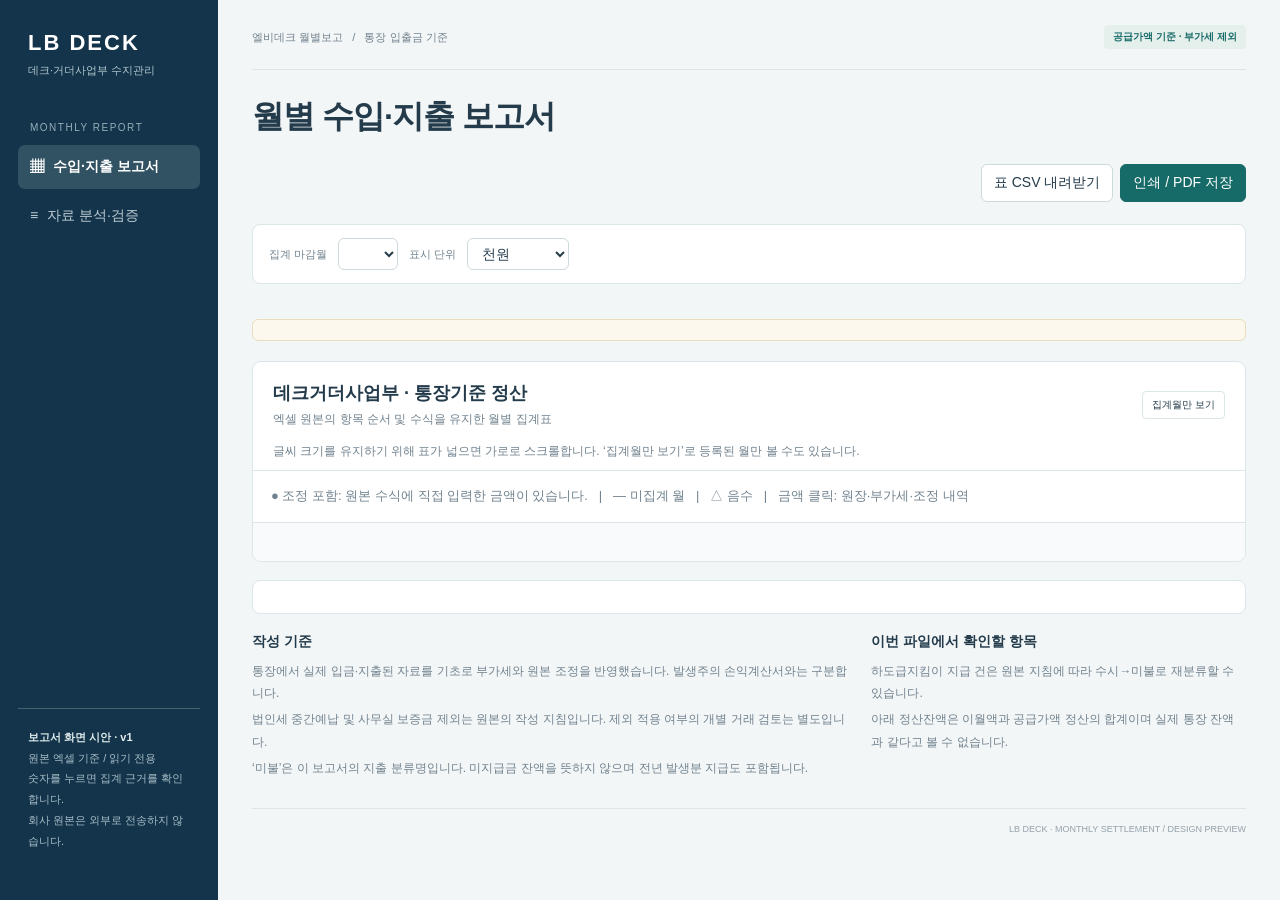
==== commit 6ae55408: "Enlarge report typography and omit marked summaries from printed reports" ====
--- a/monthly_preview_template.html
+++ b/monthly_preview_template.html
@@ -6,12 +6,24 @@
 
 .pagehead{flex-direction:column;align-items:stretch}.pagehead>.actions{align-self:flex-end}.title-and-approvals{display:flex;align-items:center;justify-content:space-between;gap:20px;flex-wrap:wrap}.approval-area{display:flex;gap:10px}.approval-table{min-width:0!important;border-collapse:collapse;width:235px;table-layout:fixed;font-size:10px}.approval-table td,.approval-table th{border:1px solid #63747d;background:#fff!important;text-align:center;padding:5px;white-space:normal;color:#233b4b}.approval-table .approval-side{width:22px;writing-mode:vertical-rl;text-orientation:upright;letter-spacing:6px}.approval-table .sign-cell{height:64px;vertical-align:bottom;font-weight:600}.memo-row td{padding:6px 5px;background:#fcfdf8;color:#65786c;text-align:center;white-space:pre-wrap;font-size:9px;line-height:1.5}.memo-empty{color:#b7c2bc}.cell{position:relative}.has-sticky::after{content:"";position:absolute;top:0;right:0;border-top:8px solid #d9a92d;border-left:8px solid transparent}.sticky-pop{display:none;position:fixed;z-index:20;max-width:345px;max-height:300px;overflow:hidden;white-space:pre-wrap;background:#fffedc;color:#4e482b;border:1px solid #d6c475;box-shadow:0 5px 18px #172c4926;padding:13px;font-size:12px;line-height:1.7;pointer-events:none}.sticky-pop strong{display:block;margin-bottom:5px}.sticky-register{margin-top:18px;padding:16px;background:#fff;border:1px solid var(--line);border-radius:8px}.sticky-register h3{font-size:13px;margin:0 0 12px}.sticky-grid{display:grid;grid-template-columns:repeat(3,minmax(0,1fr));gap:12px}.sticky-card{padding:12px 14px;background:#fffedc;border:1px solid #e1d598;color:#4d482c;white-space:pre-wrap;overflow-wrap:anywhere;font-size:11px;line-height:1.7}.sticky-card small{display:block;color:#8a8057;margin-bottom:5px}.sticky-card strong{display:block;margin-bottom:6px}.drawer .sticky-card{margin:10px 0}.drawer .row-memo{padding:12px;background:#f0f5ee;white-space:pre-wrap}.annotation-legend{font-size:10px;color:#887142}@media(max-width:900px){.approval-area{flex-wrap:wrap}.sticky-grid{grid-template-columns:1fr}.approval-table{width:220px}}@media print{.pagehead{gap:8px}.title-and-approvals{flex-wrap:nowrap;align-items:flex-start}.approval-table{width:235px;font-size:8px}.approval-table .sign-cell{height:18mm}.approval-table td,.approval-table th{padding:3px}.memo-row td{padding:3px;font-size:7px}.sticky-pop{display:none!important}.sticky-register{padding:9px;margin-top:10px;break-inside:auto}.sticky-grid{grid-template-columns:repeat(3,minmax(0,1fr))}.sticky-card{font-size:8px;padding:8px;line-height:1.4;break-inside:avoid;print-color-adjust:exact;-webkit-print-color-adjust:exact}.sticky-register h3{font-size:10px;margin-bottom:7px}.annotation-legend{font-size:8px}}
 @media print{#reporttable td,#reporttable th{padding-top:4px;padding-bottom:4px}#reporttable .memo-row td{padding:2px 4px}.sticky-register{margin-top:7px;padding:7px}.sticky-card{padding:6px 8px}.footnotes{margin-top:7px}.cards{margin-bottom:8px}.card .klabel{margin-bottom:4px}.card .kfoot{margin-top:3px}}
+
+/* Readable on-screen text; the annual table scrolls instead of shrinking text. */
+body{font-size:14px}h1{font-size:32px}h1 small{font-size:26px;font-weight:650;color:var(--ink)}.subtitle{font-size:14px}.paneltitle{font-size:18px}.panelhead small{font-size:12px}.card .klabel{font-size:14px}.card .kfoot{font-size:12px}.card .value{font-size:29px}#reporttable{font-size:14px}#reporttable th{font-size:14px}#reporttable .label{width:176px}#reporttable .total{width:130px}#reporttable .note{width:210px;font-size:12px;line-height:1.55}#reporttable td{padding:10px 7px}#reporttable .memo-row td{font-size:12px;line-height:1.5;padding:7px}.legend{font-size:13px}.footnotes p{font-size:12px}.footnotes h3{font-size:14px}.sticky-card{font-size:14px}.sticky-card small{font-size:12px}.sticky-pop{font-size:14px}.approval-table{font-size:12px}.approval-table .sign-cell{font-size:14px}.approval-table th{font-size:14px}.smallnote{font-size:11px}.print-screen-hint{font-size:12px;color:var(--muted);padding:0 20px 10px}
+@media print{
+ .settlement,.footnotes,.print-screen-hint{display:none!important}
+ body{font-size:11pt}h1{font-size:21pt}h1 small{font-size:18pt;color:#233b4b;font-weight:650}.subtitle{font-size:10pt}
+ #reporttable{min-width:0!important;font-size:11pt}#reporttable th,#reporttable td{font-size:11pt;line-height:1.25;padding:4px}
+ #reporttable .label{width:160px}#reporttable .total{width:120px}#reporttable .note{width:170px;font-size:10pt;line-height:1.3}
+ #reporttable .memo-row td{font-size:10pt;line-height:1.3;padding:3px 4px}
+ .paneltitle{font-size:13pt}.panelhead small{font-size:10pt}.card .klabel{font-size:10pt}.card .kfoot{font-size:10pt}.card .value{font-size:18pt}
+ .legend{font-size:10pt;line-height:1.3}.approval-table th{font-size:10pt}.approval-table .sign-cell{font-size:11pt}.sticky-card{font-size:10pt;line-height:1.3}.sticky-register{break-inside:avoid-page}.sticky-register h3{font-size:11pt;break-after:avoid}.sticky-card small,.annotation-legend{font-size:10pt}.smallnote{font-size:10pt}
+}
 </style></head><body>
 <aside><div class="brand">LB DECK<small>데크·거더사업부 수지관리</small></div><div class="nav-head">MONTHLY REPORT</div><button class="nav-item active" id="nav-report" onclick="tab('report')"><span>▦</span>수입·지출 보고서</button><button class="nav-item" id="nav-analysis" onclick="tab('analysis')"><span>≡</span>자료 분석·검증</button><div class="side-note"><strong>보고서 화면 시안 · v1</strong><br>원본 엑셀 기준 / 읽기 전용<br>숫자를 누르면 집계 근거를 확인합니다.<br>회사 원본은 외부로 전송하지 않습니다.</div></aside>
 <main><div class="embedded-switch"><button class="control" onclick="tab('report')">보고서</button><button class="control" onclick="tab('analysis')">분석·검증</button></div><div class="topbar"><span>엘비데크 월별보고 &nbsp; / &nbsp; 통장 입출금 기준</span><span class="pill">공급가액 기준 · 부가세 제외</span></div>
 <div class="pagehead"><div class="title-and-approvals"><div><h1>월별 수입·지출 보고서 <small id="yearlabel"></small></h1><div class="subtitle" id="subtitle"></div></div><div class="approval-area" id="approvals"></div></div><div class="actions"><button class="control" onclick="downloadCSV()">표 CSV 내려받기</button><button class="control primary" onclick="tab('report');window.print()">인쇄 / PDF 저장</button></div></div>
 <div class="filterbar"><label for="endMonth">집계 마감월</label><select id="endMonth" onchange="render()"></select><label for="unit">표시 단위</label><select id="unit" onchange="render()"><option value="1000">천원</option><option value="1">원</option><option value="1000000">백만원</option></select><span class="source" id="source"></span></div>
-<section id="report"><div class="cards" id="cards"></div><div class="notice" id="notice"></div><div class="panel"><div class="panelhead"><div class="paneltitle">데크거더사업부 · 통장기준 정산<small>엑셀 원본의 항목 순서 및 수식을 유지한 월별 집계표</small></div><div class="paneltools"><span id="unitlabel"></span><button id="viewbtn" onclick="annual=!annual;render()">집계월만 보기</button></div></div><div class="scroll"><table id="reporttable"></table></div><div class="legend">● 조정 포함: 원본 수식에 직접 입력한 금액이 있습니다. &nbsp; | &nbsp; — 미집계 월 &nbsp; | &nbsp; △ 음수 &nbsp; | &nbsp; 금액 클릭: 원장·부가세·조정 내역</div><div class="settlement" id="settlement"></div></div><div class="sticky-register" id="sticky-register"></div><div class="footnotes"><div><h3>작성 기준</h3><p>통장에서 실제 입금·지출된 자료를 기초로 부가세와 원본 조정을 반영했습니다. 발생주의 손익계산서와는 구분합니다.</p><p>법인세 중간예납 및 사무실 보증금 제외는 원본의 작성 지침입니다. 제외 적용 여부의 개별 거래 검토는 별도입니다.</p><p>‘미불’은 이 보고서의 지출 분류명입니다. 미지급금 잔액을 뜻하지 않으며 전년 발생분 지급도 포함됩니다.</p><p id="pastclaims"></p></div><div><h3>이번 파일에서 확인할 항목</h3><p id="reviewnotes"></p><p>하도급지킴이 지급 건은 원본 지침에 따라 수시→미불로 재분류할 수 있습니다.</p><p>아래 정산잔액은 이월액과 공급가액 정산의 합계이며 실제 통장 잔액과 같다고 볼 수 없습니다.</p></div></div></section>
+<section id="report"><div class="cards" id="cards"></div><div class="notice" id="notice"></div><div class="panel"><div class="panelhead"><div class="paneltitle">데크거더사업부 · 통장기준 정산<small>엑셀 원본의 항목 순서 및 수식을 유지한 월별 집계표</small></div><div class="paneltools"><span id="unitlabel"></span><button id="viewbtn" onclick="annual=!annual;render()">집계월만 보기</button></div></div><div class="print-screen-hint">글씨 크기를 유지하기 위해 표가 넓으면 가로로 스크롤합니다. ‘집계월만 보기’로 등록된 월만 볼 수도 있습니다.</div><div class="scroll"><table id="reporttable"></table></div><div class="legend">● 조정 포함: 원본 수식에 직접 입력한 금액이 있습니다. &nbsp; | &nbsp; — 미집계 월 &nbsp; | &nbsp; △ 음수 &nbsp; | &nbsp; 금액 클릭: 원장·부가세·조정 내역</div><div class="settlement" id="settlement"></div></div><div class="sticky-register" id="sticky-register"></div><div class="footnotes"><div><h3>작성 기준</h3><p>통장에서 실제 입금·지출된 자료를 기초로 부가세와 원본 조정을 반영했습니다. 발생주의 손익계산서와는 구분합니다.</p><p>법인세 중간예납 및 사무실 보증금 제외는 원본의 작성 지침입니다. 제외 적용 여부의 개별 거래 검토는 별도입니다.</p><p>‘미불’은 이 보고서의 지출 분류명입니다. 미지급금 잔액을 뜻하지 않으며 전년 발생분 지급도 포함됩니다.</p><p id="pastclaims"></p></div><div><h3>이번 파일에서 확인할 항목</h3><p id="reviewnotes"></p><p>하도급지킴이 지급 건은 원본 지침에 따라 수시→미불로 재분류할 수 있습니다.</p><p>아래 정산잔액은 이월액과 공급가액 정산의 합계이며 실제 통장 잔액과 같다고 볼 수 없습니다.</p></div></div></section>
 <section id="analysis" class="analysis"></section><div class="footer"><span id="footer-source"></span><span>LB DECK · MONTHLY SETTLEMENT / DESIGN PREVIEW</span></div></main>
 <div class="sticky-pop" id="sticky-pop" role="tooltip"></div><div class="drawer-backdrop" id="backdrop" onclick="if(event.target===this)closeDrawer()"><div class="drawer"><button class="close" onclick="closeDrawer()">×</button><div id="drawercontent"></div></div></div>
 <script>
@@ -35,6 +47,7 @@
  document.getElementById('notice').innerHTML=D.demo?'<strong>화면 배치 시안 · 가상 금액</strong> &nbsp; 실제 엑셀 금액은 PC에서 시안 생성 도구로 확인합니다.':D.validation_mode==='ledger'?`<strong>월별 원장 자동 집계 · ${D.months.length}개월</strong> &nbsp; 원장외 조정 ${D.adjustments.filter(a=>a.amount!==0).length}건 · 확인 대상 환수 ${D.refunds.length}건 <button onclick="tab('analysis')">집계 기준 보기 →</button>`:`<strong>원본 대사 ${checks}/${D.checks.length}건 ${checks===D.checks.length?'일치':'확인 필요'}</strong> &nbsp; · &nbsp; 수기 조정 ${D.adjustments.length}개 셀 &nbsp; · &nbsp; 보고서 미반영 환수 ${D.refunds.length}건 <button onclick="tab('analysis')">분석 내역 보기 →</button>`;
  renderApprovals();
  const months=annual?Array.from({length:12},(_,i)=>i+1):D.months.filter(m=>validMonth(m));
+ document.getElementById('reporttable').style.minWidth=(516+months.length*90)+'px';
  let html='<thead><tr><th class="label">구분</th>'+months.map(m=>`<th class="${!validMonth(m)?'future':''}">${m}월${!validMonth(m)?'<span class="smallnote">미집계</span>':''}</th>`).join('')+`<th class="total">누계 (1~${end}월)</th><th class="note">비고</th></tr></thead><tbody>`;
  D.rows.forEach(row=>{
  const r=row.row;const hasMemo=r===13||r===17;const rowspan=hasMemo?' rowspan="2"':'';
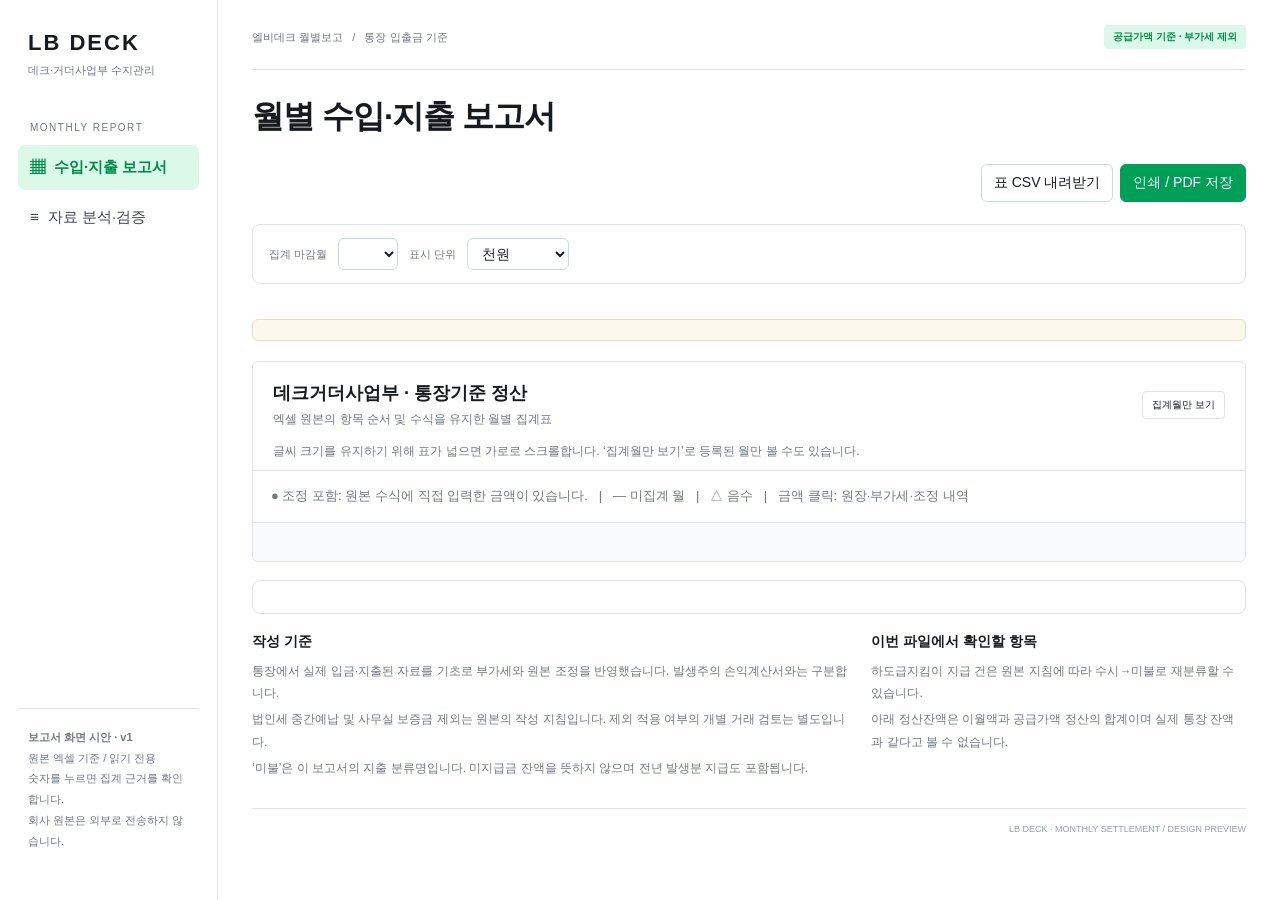
==== commit 0ca10c8d: "Apply shared white and green design to settlement and monthly screens" ====
--- a/monthly_preview_template.html
+++ b/monthly_preview_template.html
@@ -18,6 +18,11 @@
  .paneltitle{font-size:13pt}.panelhead small{font-size:10pt}.card .klabel{font-size:10pt}.card .kfoot{font-size:10pt}.card .value{font-size:18pt}
  .legend{font-size:10pt;line-height:1.3}.approval-table th{font-size:10pt}.approval-table .sign-cell{font-size:11pt}.sticky-card{font-size:10pt;line-height:1.3}.sticky-register{break-inside:avoid-page}.sticky-register h3{font-size:11pt;break-after:avoid}.sticky-card small,.annotation-legend{font-size:10pt}.smallnote{font-size:10pt}
 }
+
+/* White / mint portal palette shared with the settlement application. */
+:root{--navy:#303840;--teal:#009f57;--ink:#171b20;--muted:#737983;--line:#e0e3e7;--bg:#fff}
+aside{background:#fff;color:var(--ink);border-right:1px solid var(--line)}.brand small,.nav-head,.side-note,.side-note strong{color:var(--muted)}.nav-item{color:#42484f;font-size:15px}.nav-item.active{background:#dbf8e9;color:#008d4b}.side-note{border-color:var(--line)}.card,.panel{border-radius:6px;box-shadow:none}.card.teal{border-top:1px solid var(--line);padding-top:18px}.subtotal td,.expense-total td{background:#e1f8ed;border-color:#ccebdc}.fee td{background:#f7faf8;color:var(--ink)}.final td{background:#303840}.pill{background:#dbf8e9;color:#008d4b}
+@media print{.final td{background:#303840!important;color:#fff!important}h1 small{color:#171b20}}
 </style></head><body>
 <aside><div class="brand">LB DECK<small>데크·거더사업부 수지관리</small></div><div class="nav-head">MONTHLY REPORT</div><button class="nav-item active" id="nav-report" onclick="tab('report')"><span>▦</span>수입·지출 보고서</button><button class="nav-item" id="nav-analysis" onclick="tab('analysis')"><span>≡</span>자료 분석·검증</button><div class="side-note"><strong>보고서 화면 시안 · v1</strong><br>원본 엑셀 기준 / 읽기 전용<br>숫자를 누르면 집계 근거를 확인합니다.<br>회사 원본은 외부로 전송하지 않습니다.</div></aside>
 <main><div class="embedded-switch"><button class="control" onclick="tab('report')">보고서</button><button class="control" onclick="tab('analysis')">분석·검증</button></div><div class="topbar"><span>엘비데크 월별보고 &nbsp; / &nbsp; 통장 입출금 기준</span><span class="pill">공급가액 기준 · 부가세 제외</span></div>
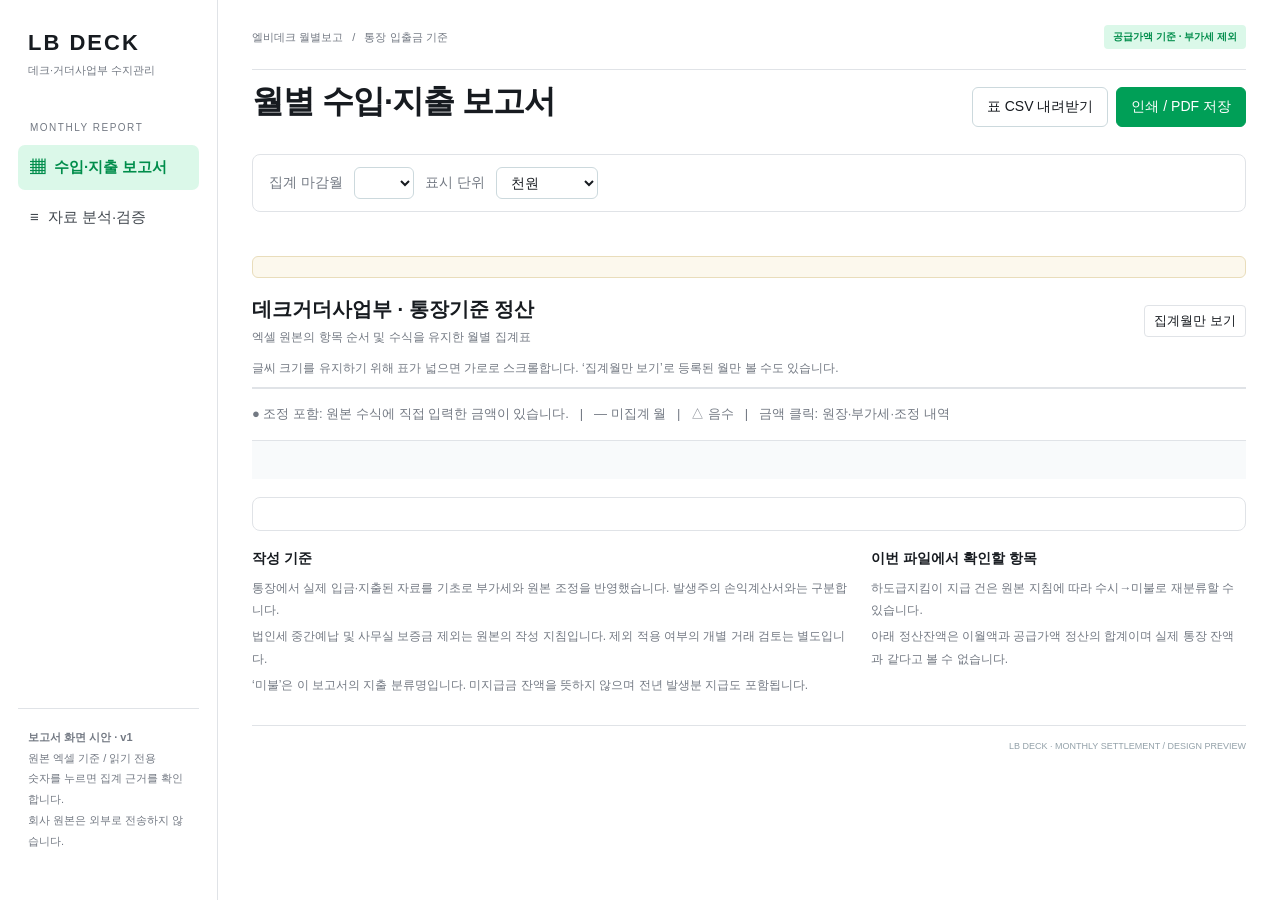
==== commit 8755b2e2: "Align live report layout with design and show actual application screenshot" ====
--- a/monthly_preview_template.html
+++ b/monthly_preview_template.html
@@ -23,17 +23,27 @@
 :root{--navy:#303840;--teal:#009f57;--ink:#171b20;--muted:#737983;--line:#e0e3e7;--bg:#fff}
 aside{background:#fff;color:var(--ink);border-right:1px solid var(--line)}.brand small,.nav-head,.side-note,.side-note strong{color:var(--muted)}.nav-item{color:#42484f;font-size:15px}.nav-item.active{background:#dbf8e9;color:#008d4b}.side-note{border-color:var(--line)}.card,.panel{border-radius:6px;box-shadow:none}.card.teal{border-top:1px solid var(--line);padding-top:18px}.subtotal td,.expense-total td{background:#e1f8ed;border-color:#ccebdc}.fee td{background:#f7faf8;color:var(--ink)}.final td{background:#303840}.pill{background:#dbf8e9;color:#008d4b}
 @media print{.final td{background:#303840!important;color:#fff!important}h1 small{color:#171b20}}
+
+/* Match the actual embedded layout to the portal design, without duplicate titles. */
+body.embedded main{padding:6px 2px 24px}body.embedded .embedded-switch{justify-content:flex-end;margin:0 0 8px}
+.pagehead{display:grid;grid-template-columns:minmax(0,1fr) auto;align-items:center;gap:16px;margin:10px 0 20px}.title-and-approvals{display:block}.pagehead .actions{align-self:center;display:flex;gap:8px}.actions .control{font-size:14px;padding:10px 14px}
+h1{font-size:32px;letter-spacing:-1px;margin:0 0 10px}h1 small{font-size:26px;margin-left:8px}.subtitle{font-size:14px;color:var(--muted)}.filterbar{margin-bottom:20px;padding:12px 16px}.filterbar label,.filterbar select{font-size:14px}.source{font-size:12px}
+.summary-strip{display:grid;grid-template-columns:minmax(0,1fr) auto;gap:20px;align-items:start;margin:0 0 24px}.summary-strip .cards{margin:0;gap:10px}.card{padding:18px 15px}.card .value{font-size:27px}.card .klabel{font-size:14px}.card .kfoot{font-size:12px}.approval-area{gap:10px}.approval-table{width:195px}.approval-table .sign-cell{height:62px}.approval-table th{font-size:12px}.approval-table .approval-side{width:18px}
+.panel{border:0;border-radius:0}.panelhead{padding:0 0 14px}.paneltitle{font-size:20px}.notice{margin-bottom:18px}.print-screen-hint{padding-left:0}.legend{padding-left:0}.scroll{border-top:1px solid var(--line)}#reporttable th{background:#f6f7f8}#reporttable td,#reporttable th{padding:10px 8px}.embedded-switch .control{font-size:13px}.paneltools button{font-size:13px}.paneltools{font-size:13px}
+@media(max-width:1100px){.summary-strip{grid-template-columns:1fr}.approval-area{justify-content:flex-end}.card .value{font-size:28px}}
+@media(max-width:800px){.pagehead{grid-template-columns:1fr}.cards{grid-template-columns:repeat(2,minmax(0,1fr))}h1{font-size:26px}h1 small{font-size:23px}.approval-area{flex-wrap:wrap}}
+@media print{.summary-strip{display:block;margin-bottom:10px}.summary-strip .cards{margin-bottom:10px}.approval-area{justify-content:flex-end}.pagehead{display:block}.approval-table .sign-cell{height:18mm}h1{font-size:21pt}h1 small{font-size:18pt}#reporttable td,#reporttable th{padding:4px}.card .value{font-size:18pt}.card .klabel,.card .kfoot{font-size:10pt}.embedded-switch{display:none!important}.pagehead .actions{display:none}.settlement,.footnotes,.print-screen-hint{display:none!important}}
 </style></head><body>
 <aside><div class="brand">LB DECK<small>데크·거더사업부 수지관리</small></div><div class="nav-head">MONTHLY REPORT</div><button class="nav-item active" id="nav-report" onclick="tab('report')"><span>▦</span>수입·지출 보고서</button><button class="nav-item" id="nav-analysis" onclick="tab('analysis')"><span>≡</span>자료 분석·검증</button><div class="side-note"><strong>보고서 화면 시안 · v1</strong><br>원본 엑셀 기준 / 읽기 전용<br>숫자를 누르면 집계 근거를 확인합니다.<br>회사 원본은 외부로 전송하지 않습니다.</div></aside>
 <main><div class="embedded-switch"><button class="control" onclick="tab('report')">보고서</button><button class="control" onclick="tab('analysis')">분석·검증</button></div><div class="topbar"><span>엘비데크 월별보고 &nbsp; / &nbsp; 통장 입출금 기준</span><span class="pill">공급가액 기준 · 부가세 제외</span></div>
-<div class="pagehead"><div class="title-and-approvals"><div><h1>월별 수입·지출 보고서 <small id="yearlabel"></small></h1><div class="subtitle" id="subtitle"></div></div><div class="approval-area" id="approvals"></div></div><div class="actions"><button class="control" onclick="downloadCSV()">표 CSV 내려받기</button><button class="control primary" onclick="tab('report');window.print()">인쇄 / PDF 저장</button></div></div>
+<div class="pagehead"><div class="title-and-approvals"><div><h1>월별 수입·지출 보고서 <small id="yearlabel"></small></h1><div class="subtitle" id="subtitle"></div></div></div><div class="actions"><button class="control" onclick="downloadCSV()">표 CSV 내려받기</button><button class="control primary" onclick="tab('report');window.print()">인쇄 / PDF 저장</button></div></div>
 <div class="filterbar"><label for="endMonth">집계 마감월</label><select id="endMonth" onchange="render()"></select><label for="unit">표시 단위</label><select id="unit" onchange="render()"><option value="1000">천원</option><option value="1">원</option><option value="1000000">백만원</option></select><span class="source" id="source"></span></div>
-<section id="report"><div class="cards" id="cards"></div><div class="notice" id="notice"></div><div class="panel"><div class="panelhead"><div class="paneltitle">데크거더사업부 · 통장기준 정산<small>엑셀 원본의 항목 순서 및 수식을 유지한 월별 집계표</small></div><div class="paneltools"><span id="unitlabel"></span><button id="viewbtn" onclick="annual=!annual;render()">집계월만 보기</button></div></div><div class="print-screen-hint">글씨 크기를 유지하기 위해 표가 넓으면 가로로 스크롤합니다. ‘집계월만 보기’로 등록된 월만 볼 수도 있습니다.</div><div class="scroll"><table id="reporttable"></table></div><div class="legend">● 조정 포함: 원본 수식에 직접 입력한 금액이 있습니다. &nbsp; | &nbsp; — 미집계 월 &nbsp; | &nbsp; △ 음수 &nbsp; | &nbsp; 금액 클릭: 원장·부가세·조정 내역</div><div class="settlement" id="settlement"></div></div><div class="sticky-register" id="sticky-register"></div><div class="footnotes"><div><h3>작성 기준</h3><p>통장에서 실제 입금·지출된 자료를 기초로 부가세와 원본 조정을 반영했습니다. 발생주의 손익계산서와는 구분합니다.</p><p>법인세 중간예납 및 사무실 보증금 제외는 원본의 작성 지침입니다. 제외 적용 여부의 개별 거래 검토는 별도입니다.</p><p>‘미불’은 이 보고서의 지출 분류명입니다. 미지급금 잔액을 뜻하지 않으며 전년 발생분 지급도 포함됩니다.</p><p id="pastclaims"></p></div><div><h3>이번 파일에서 확인할 항목</h3><p id="reviewnotes"></p><p>하도급지킴이 지급 건은 원본 지침에 따라 수시→미불로 재분류할 수 있습니다.</p><p>아래 정산잔액은 이월액과 공급가액 정산의 합계이며 실제 통장 잔액과 같다고 볼 수 없습니다.</p></div></div></section>
+<section id="report"><div class="summary-strip"><div class="cards" id="cards"></div><div class="approval-area" id="approvals"></div></div><div class="notice" id="notice"></div><div class="panel"><div class="panelhead"><div class="paneltitle">데크거더사업부 · 통장기준 정산<small>엑셀 원본의 항목 순서 및 수식을 유지한 월별 집계표</small></div><div class="paneltools"><span id="unitlabel"></span><button id="viewbtn" onclick="annual=!annual;render()">집계월만 보기</button></div></div><div class="print-screen-hint">글씨 크기를 유지하기 위해 표가 넓으면 가로로 스크롤합니다. ‘집계월만 보기’로 등록된 월만 볼 수도 있습니다.</div><div class="scroll"><table id="reporttable"></table></div><div class="legend">● 조정 포함: 원본 수식에 직접 입력한 금액이 있습니다. &nbsp; | &nbsp; — 미집계 월 &nbsp; | &nbsp; △ 음수 &nbsp; | &nbsp; 금액 클릭: 원장·부가세·조정 내역</div><div class="settlement" id="settlement"></div></div><div class="sticky-register" id="sticky-register"></div><div class="footnotes"><div><h3>작성 기준</h3><p>통장에서 실제 입금·지출된 자료를 기초로 부가세와 원본 조정을 반영했습니다. 발생주의 손익계산서와는 구분합니다.</p><p>법인세 중간예납 및 사무실 보증금 제외는 원본의 작성 지침입니다. 제외 적용 여부의 개별 거래 검토는 별도입니다.</p><p>‘미불’은 이 보고서의 지출 분류명입니다. 미지급금 잔액을 뜻하지 않으며 전년 발생분 지급도 포함됩니다.</p><p id="pastclaims"></p></div><div><h3>이번 파일에서 확인할 항목</h3><p id="reviewnotes"></p><p>하도급지킴이 지급 건은 원본 지침에 따라 수시→미불로 재분류할 수 있습니다.</p><p>아래 정산잔액은 이월액과 공급가액 정산의 합계이며 실제 통장 잔액과 같다고 볼 수 없습니다.</p></div></div></section>
 <section id="analysis" class="analysis"></section><div class="footer"><span id="footer-source"></span><span>LB DECK · MONTHLY SETTLEMENT / DESIGN PREVIEW</span></div></main>
 <div class="sticky-pop" id="sticky-pop" role="tooltip"></div><div class="drawer-backdrop" id="backdrop" onclick="if(event.target===this)closeDrawer()"><div class="drawer"><button class="close" onclick="closeDrawer()">×</button><div id="drawercontent"></div></div></div>
 <script>
 const D=__REPORT_DATA__;
-const R=Object.fromEntries(D.rows.map(r=>[r.row,r]));let annual=true;
+const R=Object.fromEntries(D.rows.map(r=>[r.row,r]));let annual=false;
 const esc=s=>String(s??'').replace(/[&<>"']/g,c=>({'&':'&amp;','<':'&lt;','>':'&gt;','"':'&quot;',"'":'&#39;'}[c]));
 const cutoff=()=>Number(document.getElementById('endMonth').value);const scale=()=>Number(document.getElementById('unit').value);const unitName=()=>document.getElementById('unit').selectedOptions[0].textContent;
 const feeRate=()=>D.management_rate??4;const closingValue=()=>D.opening_confirmed===false?null:D.opening+total(26);const validMonth=m=>D.months.includes(m)&&m<=cutoff();
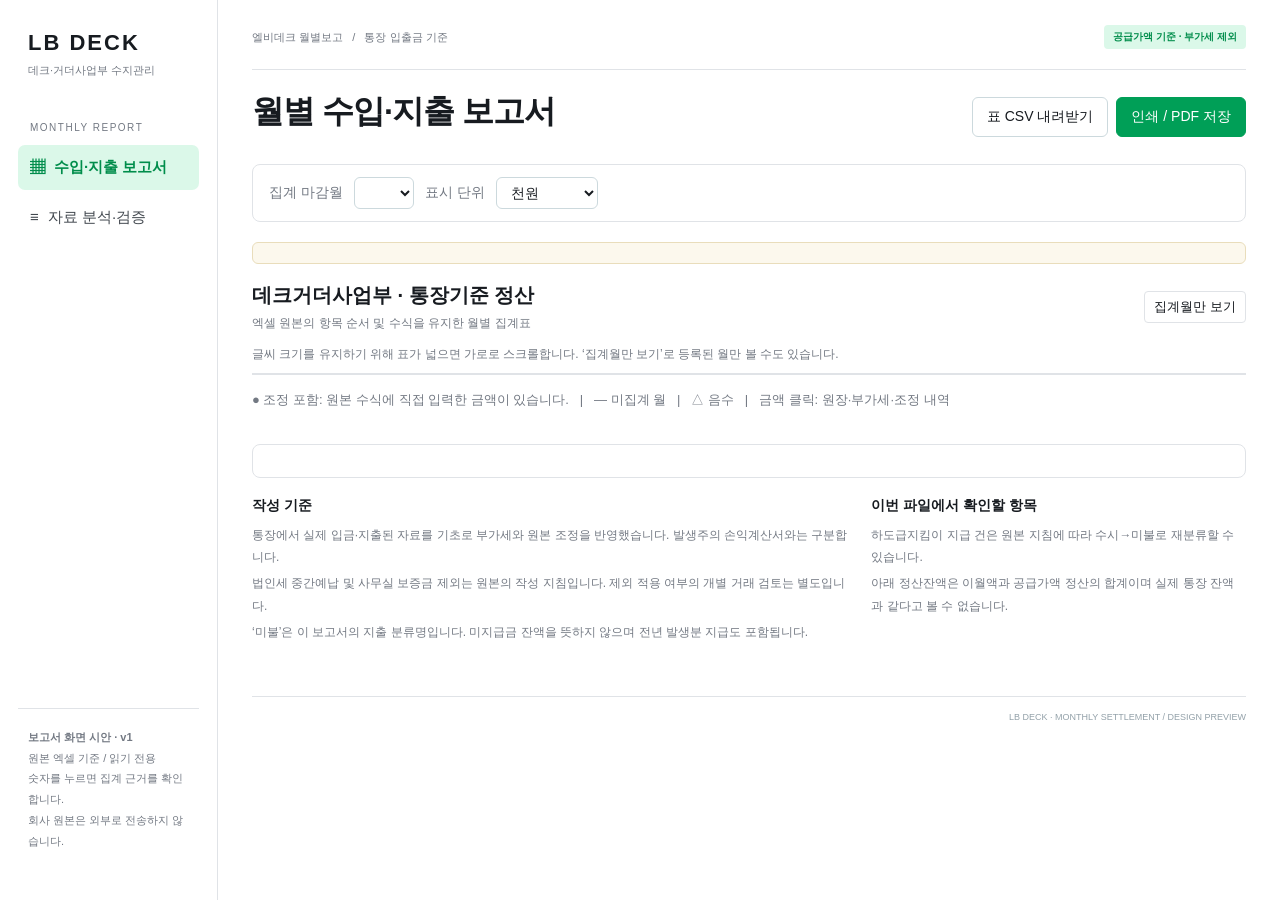
==== commit da2d2f54: "Place approvals above report and cumulative totals in a final single row" ====
--- a/monthly_preview_template.html
+++ b/monthly_preview_template.html
@@ -33,12 +33,21 @@
 @media(max-width:1100px){.summary-strip{grid-template-columns:1fr}.approval-area{justify-content:flex-end}.card .value{font-size:28px}}
 @media(max-width:800px){.pagehead{grid-template-columns:1fr}.cards{grid-template-columns:repeat(2,minmax(0,1fr))}h1{font-size:26px}h1 small{font-size:23px}.approval-area{flex-wrap:wrap}}
 @media print{.summary-strip{display:block;margin-bottom:10px}.summary-strip .cards{margin-bottom:10px}.approval-area{justify-content:flex-end}.pagehead{display:block}.approval-table .sign-cell{height:18mm}h1{font-size:21pt}h1 small{font-size:18pt}#reporttable td,#reporttable th{padding:4px}.card .value{font-size:18pt}.card .klabel,.card .kfoot{font-size:10pt}.embedded-switch{display:none!important}.pagehead .actions{display:none}.settlement,.footnotes,.print-screen-hint{display:none!important}}
+
+/* Requested report order: approvals, settlement table, four totals in one row. */
+.report-approvals{justify-content:flex-end;margin:0 0 20px;break-inside:avoid}
+.report-totals{display:block;margin:24px 0 0;overflow-x:auto}
+.report-totals .cards{display:grid;grid-template-columns:repeat(4,minmax(0,1fr));min-width:720px;gap:12px}
+.settlement{display:none!important}
+@media print{.report-approvals{margin:0 0 10px;justify-content:flex-end}.report-totals{display:block;margin:12px 0 0;overflow:visible;break-inside:avoid}.report-totals .cards{grid-template-columns:repeat(4,minmax(0,1fr));min-width:0;gap:8px;margin:0}.report-totals .card{padding:10px}.report-totals .value{font-size:18pt}}
+@media print{.report-approvals{margin-bottom:6px}.pagehead{margin:0 0 8px}h1{margin-bottom:6px}.panelhead{padding:0 0 8px}.panelhead small,.legend{display:none!important}#reporttable td,#reporttable th{padding:3px 4px;line-height:1.15}.report-totals{margin-top:8px}.report-totals .card{padding:8px 10px}.report-totals .card .klabel{margin-bottom:5px}.report-totals .card .kfoot{margin-top:4px}}
 </style></head><body>
 <aside><div class="brand">LB DECK<small>데크·거더사업부 수지관리</small></div><div class="nav-head">MONTHLY REPORT</div><button class="nav-item active" id="nav-report" onclick="tab('report')"><span>▦</span>수입·지출 보고서</button><button class="nav-item" id="nav-analysis" onclick="tab('analysis')"><span>≡</span>자료 분석·검증</button><div class="side-note"><strong>보고서 화면 시안 · v1</strong><br>원본 엑셀 기준 / 읽기 전용<br>숫자를 누르면 집계 근거를 확인합니다.<br>회사 원본은 외부로 전송하지 않습니다.</div></aside>
 <main><div class="embedded-switch"><button class="control" onclick="tab('report')">보고서</button><button class="control" onclick="tab('analysis')">분석·검증</button></div><div class="topbar"><span>엘비데크 월별보고 &nbsp; / &nbsp; 통장 입출금 기준</span><span class="pill">공급가액 기준 · 부가세 제외</span></div>
+<div class="approval-area report-approvals" id="approvals"></div>
 <div class="pagehead"><div class="title-and-approvals"><div><h1>월별 수입·지출 보고서 <small id="yearlabel"></small></h1><div class="subtitle" id="subtitle"></div></div></div><div class="actions"><button class="control" onclick="downloadCSV()">표 CSV 내려받기</button><button class="control primary" onclick="tab('report');window.print()">인쇄 / PDF 저장</button></div></div>
 <div class="filterbar"><label for="endMonth">집계 마감월</label><select id="endMonth" onchange="render()"></select><label for="unit">표시 단위</label><select id="unit" onchange="render()"><option value="1000">천원</option><option value="1">원</option><option value="1000000">백만원</option></select><span class="source" id="source"></span></div>
-<section id="report"><div class="summary-strip"><div class="cards" id="cards"></div><div class="approval-area" id="approvals"></div></div><div class="notice" id="notice"></div><div class="panel"><div class="panelhead"><div class="paneltitle">데크거더사업부 · 통장기준 정산<small>엑셀 원본의 항목 순서 및 수식을 유지한 월별 집계표</small></div><div class="paneltools"><span id="unitlabel"></span><button id="viewbtn" onclick="annual=!annual;render()">집계월만 보기</button></div></div><div class="print-screen-hint">글씨 크기를 유지하기 위해 표가 넓으면 가로로 스크롤합니다. ‘집계월만 보기’로 등록된 월만 볼 수도 있습니다.</div><div class="scroll"><table id="reporttable"></table></div><div class="legend">● 조정 포함: 원본 수식에 직접 입력한 금액이 있습니다. &nbsp; | &nbsp; — 미집계 월 &nbsp; | &nbsp; △ 음수 &nbsp; | &nbsp; 금액 클릭: 원장·부가세·조정 내역</div><div class="settlement" id="settlement"></div></div><div class="sticky-register" id="sticky-register"></div><div class="footnotes"><div><h3>작성 기준</h3><p>통장에서 실제 입금·지출된 자료를 기초로 부가세와 원본 조정을 반영했습니다. 발생주의 손익계산서와는 구분합니다.</p><p>법인세 중간예납 및 사무실 보증금 제외는 원본의 작성 지침입니다. 제외 적용 여부의 개별 거래 검토는 별도입니다.</p><p>‘미불’은 이 보고서의 지출 분류명입니다. 미지급금 잔액을 뜻하지 않으며 전년 발생분 지급도 포함됩니다.</p><p id="pastclaims"></p></div><div><h3>이번 파일에서 확인할 항목</h3><p id="reviewnotes"></p><p>하도급지킴이 지급 건은 원본 지침에 따라 수시→미불로 재분류할 수 있습니다.</p><p>아래 정산잔액은 이월액과 공급가액 정산의 합계이며 실제 통장 잔액과 같다고 볼 수 없습니다.</p></div></div></section>
+<section id="report"><div class="notice" id="notice"></div><div class="panel"><div class="panelhead"><div class="paneltitle">데크거더사업부 · 통장기준 정산<small>엑셀 원본의 항목 순서 및 수식을 유지한 월별 집계표</small></div><div class="paneltools"><span id="unitlabel"></span><button id="viewbtn" onclick="annual=!annual;render()">집계월만 보기</button></div></div><div class="print-screen-hint">글씨 크기를 유지하기 위해 표가 넓으면 가로로 스크롤합니다. ‘집계월만 보기’로 등록된 월만 볼 수도 있습니다.</div><div class="scroll"><table id="reporttable"></table></div><div class="legend">● 조정 포함: 원본 수식에 직접 입력한 금액이 있습니다. &nbsp; | &nbsp; — 미집계 월 &nbsp; | &nbsp; △ 음수 &nbsp; | &nbsp; 금액 클릭: 원장·부가세·조정 내역</div><div class="settlement" id="settlement"></div></div><div class="sticky-register" id="sticky-register"></div><div class="footnotes"><div><h3>작성 기준</h3><p>통장에서 실제 입금·지출된 자료를 기초로 부가세와 원본 조정을 반영했습니다. 발생주의 손익계산서와는 구분합니다.</p><p>법인세 중간예납 및 사무실 보증금 제외는 원본의 작성 지침입니다. 제외 적용 여부의 개별 거래 검토는 별도입니다.</p><p>‘미불’은 이 보고서의 지출 분류명입니다. 미지급금 잔액을 뜻하지 않으며 전년 발생분 지급도 포함됩니다.</p><p id="pastclaims"></p></div><div><h3>이번 파일에서 확인할 항목</h3><p id="reviewnotes"></p><p>하도급지킴이 지급 건은 원본 지침에 따라 수시→미불로 재분류할 수 있습니다.</p><p>아래 정산잔액은 이월액과 공급가액 정산의 합계이며 실제 통장 잔액과 같다고 볼 수 없습니다.</p></div></div><div class="summary-strip report-totals"><div class="cards" id="cards"></div></div></section>
 <section id="analysis" class="analysis"></section><div class="footer"><span id="footer-source"></span><span>LB DECK · MONTHLY SETTLEMENT / DESIGN PREVIEW</span></div></main>
 <div class="sticky-pop" id="sticky-pop" role="tooltip"></div><div class="drawer-backdrop" id="backdrop" onclick="if(event.target===this)closeDrawer()"><div class="drawer"><button class="close" onclick="closeDrawer()">×</button><div id="drawercontent"></div></div></div>
 <script>
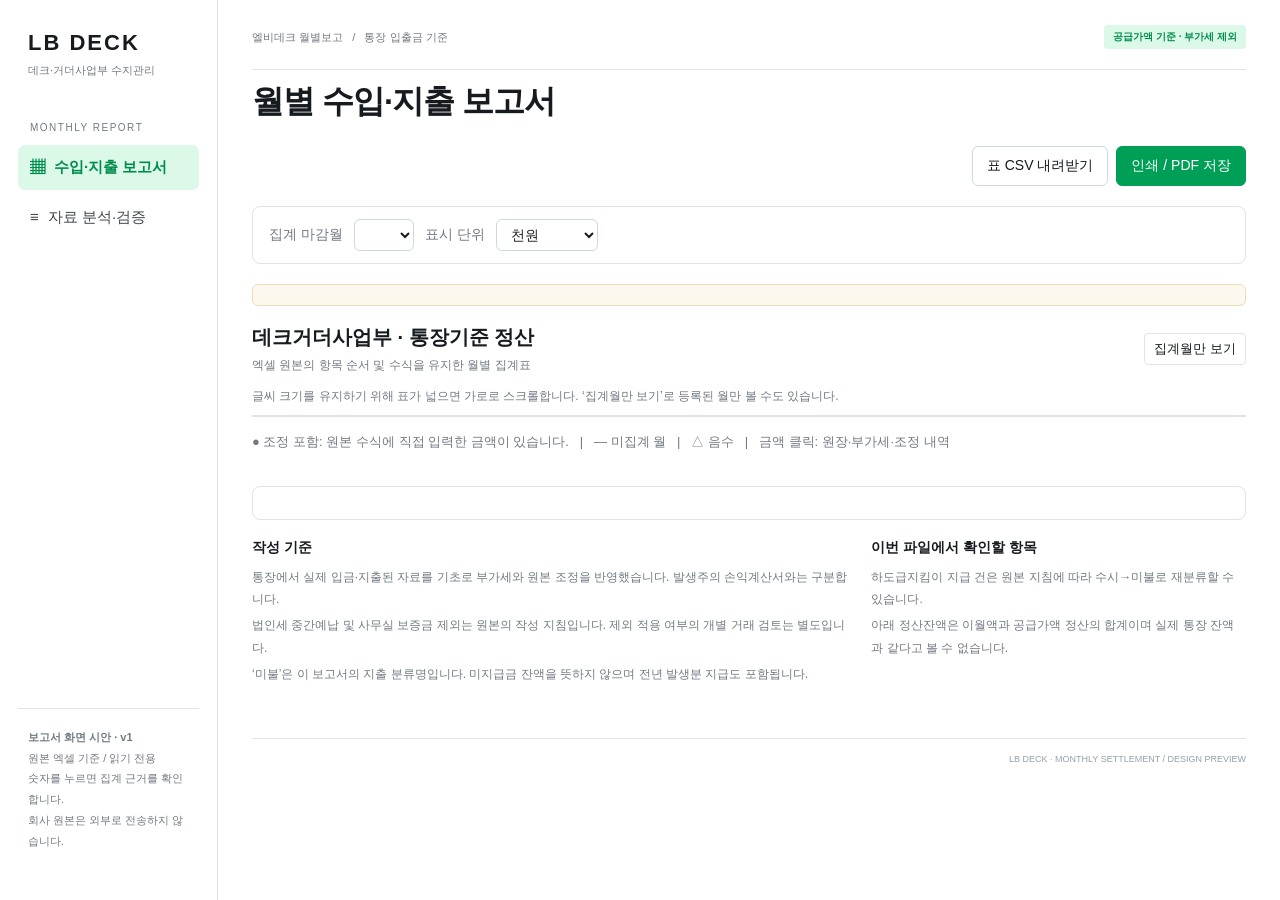
==== commit 5db6dae5: "Align report title with approvals and show twelve months with gray final row" ====
--- a/monthly_preview_template.html
+++ b/monthly_preview_template.html
@@ -41,18 +41,24 @@
 .settlement{display:none!important}
 @media print{.report-approvals{margin:0 0 10px;justify-content:flex-end}.report-totals{display:block;margin:12px 0 0;overflow:visible;break-inside:avoid}.report-totals .cards{grid-template-columns:repeat(4,minmax(0,1fr));min-width:0;gap:8px;margin:0}.report-totals .card{padding:10px}.report-totals .value{font-size:18pt}}
 @media print{.report-approvals{margin-bottom:6px}.pagehead{margin:0 0 8px}h1{margin-bottom:6px}.panelhead{padding:0 0 8px}.panelhead small,.legend{display:none!important}#reporttable td,#reporttable th{padding:3px 4px;line-height:1.15}.report-totals{margin-top:8px}.report-totals .card{padding:8px 10px}.report-totals .card .klabel{margin-bottom:5px}.report-totals .card .kfoot{margin-top:4px}}
+
+/* Title/year and approvals share one header row; all twelve months are default. */
+.pagehead{display:block;overflow-x:auto}.title-and-approvals{display:flex;flex-wrap:nowrap;align-items:center;justify-content:space-between;gap:24px;min-width:760px}.title-and-approvals>div:first-child{flex:1;min-width:360px}h1{white-space:nowrap}.report-approvals{flex:0 0 auto;flex-wrap:nowrap;margin:0}.pagehead>.actions{justify-content:flex-end;margin-top:12px}
+#reporttable .final td{background:#e4e7eb!important;color:#26313b!important;border-color:#c9cfd6!important}
+#reporttable .final td.negative{color:#a93434!important}
+@media print{.pagehead{overflow:visible;display:block;margin-bottom:10px}.title-and-approvals{display:flex;flex-wrap:nowrap;min-width:0;gap:18px}.title-and-approvals>div:first-child{min-width:0}.report-approvals{margin:0;flex-wrap:nowrap}.pagehead>.actions{display:none!important}#reporttable .final td{background:#e4e7eb!important;color:#26313b!important}#reporttable .final td.negative{color:#a93434!important}}
+@media screen and (max-width:1150px){.title-and-approvals{gap:16px}.title-and-approvals h1{font-size:26px}.title-and-approvals h1 small{font-size:23px}.report-approvals .approval-table{width:170px}}
 </style></head><body>
 <aside><div class="brand">LB DECK<small>데크·거더사업부 수지관리</small></div><div class="nav-head">MONTHLY REPORT</div><button class="nav-item active" id="nav-report" onclick="tab('report')"><span>▦</span>수입·지출 보고서</button><button class="nav-item" id="nav-analysis" onclick="tab('analysis')"><span>≡</span>자료 분석·검증</button><div class="side-note"><strong>보고서 화면 시안 · v1</strong><br>원본 엑셀 기준 / 읽기 전용<br>숫자를 누르면 집계 근거를 확인합니다.<br>회사 원본은 외부로 전송하지 않습니다.</div></aside>
 <main><div class="embedded-switch"><button class="control" onclick="tab('report')">보고서</button><button class="control" onclick="tab('analysis')">분석·검증</button></div><div class="topbar"><span>엘비데크 월별보고 &nbsp; / &nbsp; 통장 입출금 기준</span><span class="pill">공급가액 기준 · 부가세 제외</span></div>
-<div class="approval-area report-approvals" id="approvals"></div>
-<div class="pagehead"><div class="title-and-approvals"><div><h1>월별 수입·지출 보고서 <small id="yearlabel"></small></h1><div class="subtitle" id="subtitle"></div></div></div><div class="actions"><button class="control" onclick="downloadCSV()">표 CSV 내려받기</button><button class="control primary" onclick="tab('report');window.print()">인쇄 / PDF 저장</button></div></div>
+<div class="pagehead"><div class="title-and-approvals"><div><h1>월별 수입·지출 보고서 <small id="yearlabel"></small></h1><div class="subtitle" id="subtitle"></div></div><div class="approval-area report-approvals" id="approvals"></div></div><div class="actions"><button class="control" onclick="downloadCSV()">표 CSV 내려받기</button><button class="control primary" onclick="tab('report');window.print()">인쇄 / PDF 저장</button></div></div>
 <div class="filterbar"><label for="endMonth">집계 마감월</label><select id="endMonth" onchange="render()"></select><label for="unit">표시 단위</label><select id="unit" onchange="render()"><option value="1000">천원</option><option value="1">원</option><option value="1000000">백만원</option></select><span class="source" id="source"></span></div>
 <section id="report"><div class="notice" id="notice"></div><div class="panel"><div class="panelhead"><div class="paneltitle">데크거더사업부 · 통장기준 정산<small>엑셀 원본의 항목 순서 및 수식을 유지한 월별 집계표</small></div><div class="paneltools"><span id="unitlabel"></span><button id="viewbtn" onclick="annual=!annual;render()">집계월만 보기</button></div></div><div class="print-screen-hint">글씨 크기를 유지하기 위해 표가 넓으면 가로로 스크롤합니다. ‘집계월만 보기’로 등록된 월만 볼 수도 있습니다.</div><div class="scroll"><table id="reporttable"></table></div><div class="legend">● 조정 포함: 원본 수식에 직접 입력한 금액이 있습니다. &nbsp; | &nbsp; — 미집계 월 &nbsp; | &nbsp; △ 음수 &nbsp; | &nbsp; 금액 클릭: 원장·부가세·조정 내역</div><div class="settlement" id="settlement"></div></div><div class="sticky-register" id="sticky-register"></div><div class="footnotes"><div><h3>작성 기준</h3><p>통장에서 실제 입금·지출된 자료를 기초로 부가세와 원본 조정을 반영했습니다. 발생주의 손익계산서와는 구분합니다.</p><p>법인세 중간예납 및 사무실 보증금 제외는 원본의 작성 지침입니다. 제외 적용 여부의 개별 거래 검토는 별도입니다.</p><p>‘미불’은 이 보고서의 지출 분류명입니다. 미지급금 잔액을 뜻하지 않으며 전년 발생분 지급도 포함됩니다.</p><p id="pastclaims"></p></div><div><h3>이번 파일에서 확인할 항목</h3><p id="reviewnotes"></p><p>하도급지킴이 지급 건은 원본 지침에 따라 수시→미불로 재분류할 수 있습니다.</p><p>아래 정산잔액은 이월액과 공급가액 정산의 합계이며 실제 통장 잔액과 같다고 볼 수 없습니다.</p></div></div><div class="summary-strip report-totals"><div class="cards" id="cards"></div></div></section>
 <section id="analysis" class="analysis"></section><div class="footer"><span id="footer-source"></span><span>LB DECK · MONTHLY SETTLEMENT / DESIGN PREVIEW</span></div></main>
 <div class="sticky-pop" id="sticky-pop" role="tooltip"></div><div class="drawer-backdrop" id="backdrop" onclick="if(event.target===this)closeDrawer()"><div class="drawer"><button class="close" onclick="closeDrawer()">×</button><div id="drawercontent"></div></div></div>
 <script>
 const D=__REPORT_DATA__;
-const R=Object.fromEntries(D.rows.map(r=>[r.row,r]));let annual=false;
+const R=Object.fromEntries(D.rows.map(r=>[r.row,r]));let annual=true;
 const esc=s=>String(s??'').replace(/[&<>"']/g,c=>({'&':'&amp;','<':'&lt;','>':'&gt;','"':'&quot;',"'":'&#39;'}[c]));
 const cutoff=()=>Number(document.getElementById('endMonth').value);const scale=()=>Number(document.getElementById('unit').value);const unitName=()=>document.getElementById('unit').selectedOptions[0].textContent;
 const feeRate=()=>D.management_rate??4;const closingValue=()=>D.opening_confirmed===false?null:D.opening+total(26);const validMonth=m=>D.months.includes(m)&&m<=cutoff();
